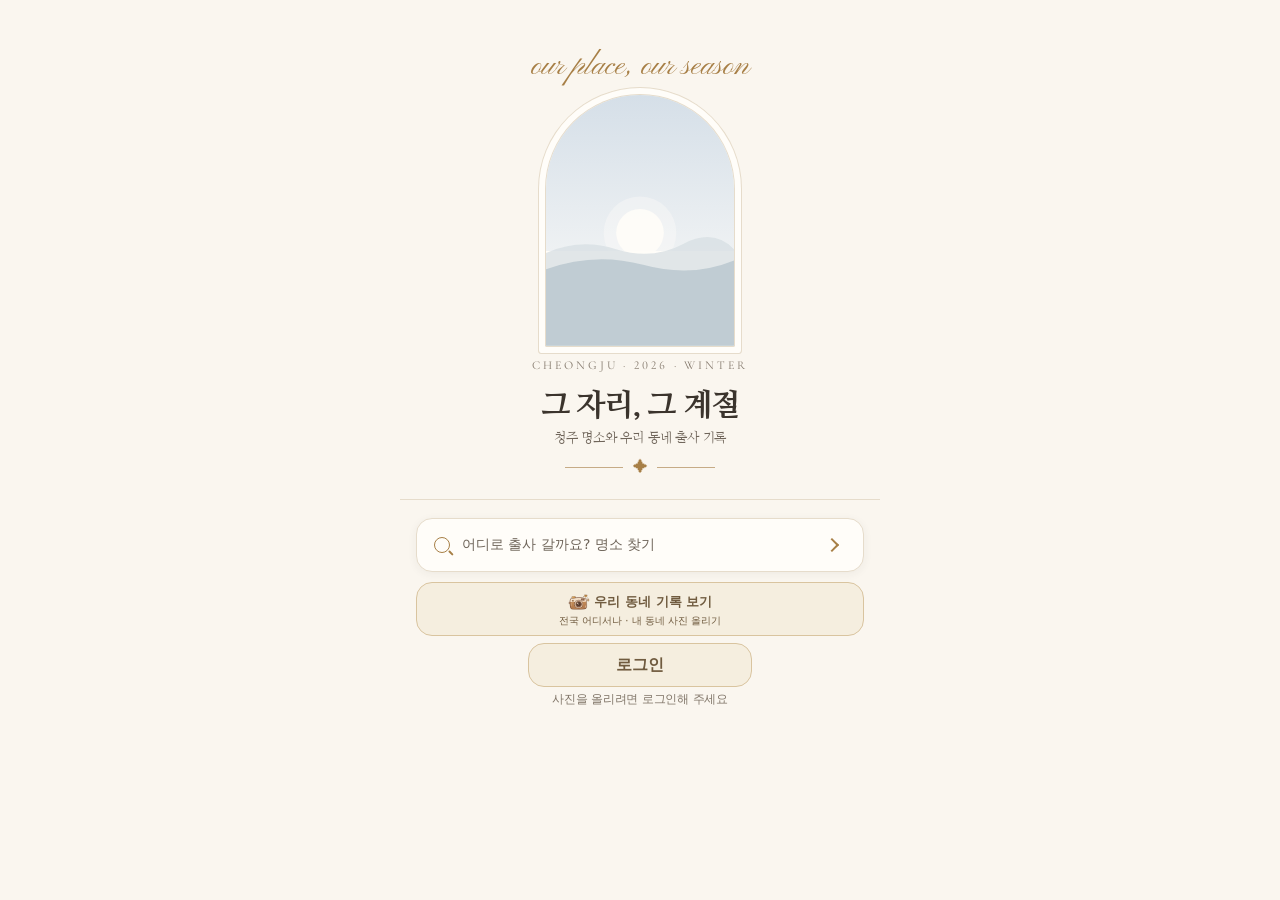
==== index.html @ 66068bbb "첫 화면 로그인 버튼 반 너비·가운데, 안내 문구는 버튼 아래로 (Workbench 15-6)" ====
<!DOCTYPE html>
<html lang="ko">
<head>
  <meta charset="UTF-8">
  <meta name="viewport" content="width=device-width, initial-scale=1.0, maximum-scale=1.0, user-scalable=no">
  <title>그 자리, 그 계절 - 출사 명소와 동네 기록 아카이브</title>
  <link rel="preconnect" href="https://fonts.googleapis.com">
  <link rel="preconnect" href="https://fonts.gstatic.com" crossorigin>
  <link href="https://fonts.googleapis.com/css2?family=Cormorant+Garamond:ital,wght@0,500;1,500&family=Nanum+Myeongjo:wght@400;700;800&family=Pinyon+Script&display=swap" rel="stylesheet">
  <link rel="stylesheet" href="https://cdn.jsdelivr.net/gh/orioncactus/pretendard/dist/web/static/pretendard.css">
  <link rel="stylesheet" href="style.css">
  <link rel="stylesheet" href="icons.css">
  <link rel="stylesheet" href="auth.css">
  <link rel="stylesheet" href="gold-accent.css">
  <link rel="stylesheet" href="https://cdnjs.cloudflare.com/ajax/libs/leaflet/1.9.4/leaflet.css">
  <link rel="stylesheet" href="map-styles.css">
  <link rel="stylesheet" href="free-photo-viewer.css">
  <link rel="stylesheet" href="free-records-map.css">
  <link rel="stylesheet" href="my-photos.css">
  <link rel="stylesheet" href="compass.css">
  <link rel="stylesheet" href="reference-photos.css">
  <link rel="stylesheet" href="ui-fixes.css">
</head>
<body>
  <div id="app" class="app-container">
    <!-- 첫 화면 표지: 기존 표지 요소를 그대로 유지 -->
    <section id="home-screen" class="screen" aria-label="첫 화면">
      <header class="app-header"><div class="header-content">
        <div class="header-petals" aria-hidden="true"><span class="header-petal"></span><span class="header-petal"></span><span class="header-petal"></span><span class="header-petal"></span><span class="header-petal"></span></div>
        <div class="header-script" aria-hidden="true">our place, our season</div>
        <div class="header-arch" aria-hidden="true"><svg viewBox="0 0 300 400" preserveAspectRatio="xMidYMid slice"><circle class="arch-sun-halo" cx="150" cy="220" r="58"></circle><circle class="arch-sun" cx="150" cy="220" r="38"></circle><path class="arch-hill arch-hill-back" d="M0 252 Q55 228 112 246 T218 238 T300 246 V400 H0Z"></path><path class="arch-hill arch-hill-front" d="M0 278 Q78 250 155 271 T300 264 V400 H0Z"></path></svg></div>
        <time id="header-date-line" class="header-date-line">CHEONGJU · PHOTO ARCHIVE</time>
        <div class="header-copy"><h1 class="brand-title">그 자리, 그 계절</h1><p class="brand-subtitle">청주 명소와 우리 동네 출사 기록</p></div><div class="header-flourish" aria-hidden="true">✦</div>
      </div></header>
      <div class="home-search-wrap">
        <button id="btn-open-spots" class="home-search-button" type="button"><span class="search-icon" aria-hidden="true"></span><span>어디로 출사 갈까요? 명소 찾기</span><span class="search-arrow" aria-hidden="true">›</span></button>
        <button id="btn-open-local-records" class="home-local-button" type="button"><span class="home-local-button-title"><img src="my-photos-icon.png" alt="" aria-hidden="true" class="ui-icon ui-icon-22"> 우리 동네 기록 보기</span><span class="home-local-button-cities">전국 어디서나 · 내 동네 사진 올리기</span></button>
        <button id="btn-open-my-photos" class="home-my-photos-button" type="button" hidden><span class="home-my-photos-title"><img src="my-photos-icon.png" alt="" aria-hidden="true" class="ui-icon ui-icon-28"> 내가 올린 사진</span><span class="home-my-photos-hint">확인하고 지울 수 있어요</span></button>
        <div id="home-auth-status" class="home-auth-status"><button id="home-auth-login" type="button" class="home-auth-login">로그인</button><span class="home-auth-login-hint">사진을 올리려면 로그인해 주세요</span><span id="home-auth-name" hidden></span><span id="home-auth-separator" aria-hidden="true" hidden> · </span><button type="button" class="home-auth-sign-out" data-auth-sign-out hidden>로그아웃</button></div>
      </div>
    </section>

    <!-- 명소 목록 화면 -->
    <section id="spots-screen" class="screen spots-screen" aria-label="명소 목록" hidden>
      <header class="screen-topbar"><button id="btn-list-back" class="back-button" type="button" aria-label="첫 화면으로 돌아가기">‹</button><label class="screen-search-box" for="spot-search-input"><span class="search-icon" aria-hidden="true"></span><input id="spot-search-input" type="search" placeholder="명소 이름 검색" autocomplete="off" aria-label="명소 이름 검색"><span class="search-shortcut">검색</span></label></header>
      <div class="spot-sort-row" role="group" aria-label="명소 정렬"><button class="spot-sort-button" data-spot-sort="nearest" type="button" aria-pressed="false">내 주변 가까운 순</button><button class="spot-sort-button" data-spot-sort="name" type="button" aria-pressed="true">이름 순</button></div><div id="spot-list" class="spot-list" aria-live="polite"></div>
    </section>

    <!-- 명소 상세 화면: 기존 정보, 지도, 지점, 계절별 사진, 현장 등록 유지 -->
    <section id="detail-screen" class="screen detail-screen" aria-label="명소 상세" hidden>
      <header class="detail-topbar"><button id="btn-detail-back" class="back-button" type="button" aria-label="명소 목록으로 돌아가기">‹</button><h1 id="detail-page-title" class="detail-page-title"></h1><span class="detail-topbar-spacer" aria-hidden="true"></span></header>
      <div id="app-status-notice" class="app-status-notice" role="status" aria-live="polite" hidden></div><section id="spot-summary-card" class="spot-summary-card" aria-live="polite"></section>
      <section class="spot-map-section" aria-label="촬영 지점 지도"><div id="spot-map" role="application" aria-label="촬영 지점 및 반경 지도"></div></section>
      <button id="btn-open-compass" class="compass-launch-button" type="button"><img src="icon-compass.png" alt="" aria-hidden="true" class="ui-icon ui-icon-22"> 나침반으로 찾아가기</button>
      <nav id="point-tabs-section" class="point-tabs-section" aria-label="촬영 지점 선택" hidden><div id="point-tabs" class="spots-tab-scroll point-tab-scroll"></div></nav>
      <main class="matrix-section"><div class="matrix-header"><h2 class="section-title">계절별 사진</h2><span class="matrix-hint">계절 더미를 눌러 사진을 넘겨 보세요</span></div>
        <div class="season-gallery-filters"><div class="season-filter-group" role="group" aria-label="시간대 필터"><button class="season-filter-button is-active" type="button" data-gallery-time="all" aria-pressed="true">전체</button><button class="season-filter-button" type="button" data-gallery-time="sunrise" aria-pressed="false">일출</button><button class="season-filter-button" type="button" data-gallery-time="day" aria-pressed="false">낮</button><button class="season-filter-button" type="button" data-gallery-time="sunset" aria-pressed="false">일몰</button><button class="season-filter-button" type="button" data-gallery-time="night" aria-pressed="false">밤</button></div><label class="season-weather-control" for="gallery-weather-filter"><span>날씨</span><select id="gallery-weather-filter" aria-label="날씨 필터"><option value="all">전체</option><option value="clear">맑음</option><option value="cloudy">흐림</option><option value="rain">비</option><option value="snow">눈</option><option value="fog">안개</option><option value="other">기타</option></select></label></div>
        <div class="matrix-table-wrap"><div id="photo-matrix" class="matrix-grid" aria-live="polite"></div></div>
      </main>
      <footer class="floating-bottom-bar"><div class="action-btn-wrap"><button id="btn-open-upload" class="btn-upload-action state-unknown" type="button"><span class="btn-icon"><img src="my-photos-icon.png" alt="" aria-hidden="true" class="ui-icon ui-icon-22"></span><span id="btn-upload-label" class="btn-text">내 위치 확인 후 현장 등록하기</span></button><p id="upload-distance-notice" class="upload-distance-notice" role="status" aria-live="polite" hidden></p></div></footer>
    </section>

    <!-- 사진 크게보기 모달 -->
    <div id="photo-detail-modal" class="modal-overlay photo-viewer-modal" role="dialog" aria-modal="true"><div class="modal-sheet"><div class="sheet-header"><h3 id="viewer-title" class="sheet-title">사진 보기</h3><button id="btn-close-detail" class="btn-close-modal" type="button" aria-label="닫기">×</button></div><div id="viewer-image-wrap" class="viewer-image-wrap"><img id="detail-photo-img" src="" alt="현장 사진"></div><div id="viewer-navigation" class="viewer-navigation" aria-label="사진 탐색" hidden><button id="btn-previous-photo" class="viewer-nav-button" type="button" aria-label="이전 사진">‹</button><span id="detail-photo-count" class="viewer-photo-count" aria-live="polite"></span><button id="btn-next-photo" class="viewer-nav-button" type="button" aria-label="다음 사진">›</button></div><div class="viewer-meta-info"><p id="detail-photo-tag" style="font-weight: 600; color: var(--color-primary);"></p><p id="detail-photo-note" style="margin-top: 4px;"></p><p id="detail-photo-date" style="margin-top: 4px; font-size: 11px; color: var(--text-muted);"></p></div></div></div>

    <!-- 기존 업로드·위치 검증 모달 -->
    <div id="upload-modal" class="modal-overlay" role="dialog" aria-modal="true"><div class="modal-sheet"><div class="sheet-header"><div><h3 class="sheet-title">현장 사진 등록</h3><p id="upload-target-name" style="font-size: 11px; color: var(--color-primary); margin-top: 2px;">정북동토성 (대표 위치)</p></div><button id="btn-close-upload" class="btn-close-modal" type="button" aria-label="닫기">×</button></div><form id="upload-form" class="upload-form">
      <div class="form-group"><label class="form-label" for="season-display">계절 (촬영 시각 기준)</label><input type="text" id="season-display" value="오늘 날짜 기준" readonly aria-readonly="true" style="width: 100%; padding: 10px 12px; border: 1px solid var(--bg-border); border-radius: var(--radius-sm); font-size: 13px; font-family: var(--font-sans); background: var(--bg-primary); color: var(--text-secondary);"><input type="hidden" id="season-input" name="season" value="spring"></div>
      <div class="form-group"><label class="form-label">시간대</label><div class="chips-selector" id="time-of-day-chips"><label class="chip-option selected"><input type="radio" name="time_of_day" value="sunrise" checked hidden>일출</label><label class="chip-option"><input type="radio" name="time_of_day" value="day" hidden>낮</label><label class="chip-option"><input type="radio" name="time_of_day" value="sunset" hidden>일몰</label><label class="chip-option"><input type="radio" name="time_of_day" value="night" hidden>밤</label></div></div>
      <div class="form-group"><label class="form-label">날씨</label><div class="chips-selector" id="weather-chips"><label class="chip-option selected"><input type="radio" name="weather" value="clear" checked hidden>맑음</label><label class="chip-option"><input type="radio" name="weather" value="cloudy" hidden>흐림</label><label class="chip-option"><input type="radio" name="weather" value="rain" hidden>비</label><label class="chip-option"><input type="radio" name="weather" value="snow" hidden>눈</label><label class="chip-option"><input type="radio" name="weather" value="fog" hidden>안개</label><label class="chip-option"><input type="radio" name="weather" value="other" hidden>기타</label></div></div>
      <div class="form-group" id="weather-note-group" hidden><label class="form-label" for="weather-note-input">날씨 메모 (10자 이하)</label><input type="text" id="weather-note-input" name="weather_note" maxlength="10" placeholder="날씨를 적어 주세요" style="width: 100%; padding: 10px 12px; border: 1px solid var(--bg-border); border-radius: var(--radius-sm); font-size: 13px; font-family: var(--font-sans);"></div>
      <div class="form-group"><label class="form-label" for="nickname-input">닉네임 (1~20자)</label><input type="text" id="nickname-input" name="nickname" minlength="1" maxlength="20" required autocomplete="nickname" placeholder="닉네임을 입력해 주세요" style="width: 100%; padding: 10px 12px; border: 1px solid var(--bg-border); border-radius: var(--radius-sm); background: var(--bg-primary); color: var(--text-primary); font-size: 13px; font-family: var(--font-sans);"></div>
      <div class="form-group"><label class="form-label">사진 파일 (JPEG/PNG)</label><label for="photo-file-input" class="file-upload-box"><span class="upload-icon"><img src="my-photos-icon.png" alt="" aria-hidden="true" class="ui-icon ui-icon-28"></span><span class="upload-main-text" id="file-name-preview">사진 선택하기</span><span class="upload-sub-text">현장 반경 500m 이내 촬영 원본 (위치 정보 필수)</span></label><input type="file" id="photo-file-input" accept="image/jpeg,image/png,image/jpg" style="display: none;" required></div>
      <div class="form-group"><label class="form-label" for="photo-memo-input">사진 메모 (선택)</label><input type="text" id="photo-memo-input" name="memo" maxlength="30" placeholder="예: 해질녘 토성 앞 노을빛" style="width: 100%; padding: 10px 12px; border: 1px solid var(--bg-border); border-radius: var(--radius-sm); background: var(--bg-primary); color: var(--text-primary); font-size: 13px; font-family: var(--font-sans);"></div>
      <div id="validation-feedback-card" class="validation-feedback-box"><div id="feedback-title" class="feedback-title"></div><div id="feedback-message" class="feedback-message"></div><div id="feedback-hint" class="feedback-hint"></div></div><button type="submit" id="btn-submit-photo" class="btn-submit-upload" disabled>위치 검증 후 등록하기</button>
    </form></div></div>
  </div>
  <script src="geo-calculator.js"></script><script src="exif-gps-reader.js"></script><script src="https://cdnjs.cloudflare.com/ajax/libs/suncalc/1.9.0/suncalc.min.js"></script><script src="spots-data.js"></script><script src="reference-photos.js"></script><script src="image-compressor.js"></script><script src="upload-validator.js"></script><script src="invite.js"></script><script src="free-places-data.js"></script><script src="free-places.js"></script><script src="supabase-config.js"></script><script src="https://cdn.jsdelivr.net/npm/@supabase/supabase-js@2.117.2/dist/umd/supabase.js"></script><script src="https://cdnjs.cloudflare.com/ajax/libs/leaflet/1.9.4/leaflet.js"></script><script src="upload-draft-storage.js"></script>
  <script src="auth.js"></script>
  <script src="my-photos.js"></script>
  <script src="app.js"></script><script src="free-upload.js"></script><script src="modal-back.js"></script><script src="free-photo-viewer.js"></script><script src="free-records.js"></script><script src="map-feature.js"></script><script src="compass.js"></script><script src="screens.js"></script><script src="upload-draft-resume.js"></script>
</body>
</html>
---- style.css ----
/* ============================================================
   그 자리, 그 계절 · ivory and gold interface
   ============================================================ */
:root {
  color-scheme: light;
  --bg-primary: #FAF6EF;
  --bg-surface: #FFFDF9;
  --bg-subtle: #F3EEE5;
  --bg-border: #E6DCCB;
  --text-primary: #3B342D;
  --text-secondary: #6F655A;
  --text-muted: #82776A;
  --text-invert: #FFFDF9;
  --color-primary: #A77F46;
  --color-primary-dark: #876438;
  --color-primary-soft: #F3EBDD;
  --color-success: #3F7655;
  --color-success-bg: #EDF5EE;
  --color-danger: #B34F43;
  --color-danger-bg: #FBEFED;
  --color-warning: #A66F2D;
  --color-warning-bg: #FBF3E7;
  --font-serif: 'Nanum Myeongjo', 'AppleMyungjo', serif;
  --font-script: 'Pinyon Script', 'Snell Roundhand', cursive;
  --font-latin: 'Cormorant Garamond', Georgia, serif;
  --font-sans: 'Pretendard', -apple-system, BlinkMacSystemFont, system-ui, Roboto, sans-serif;
  --radius-sm: 6px;
  --radius-md: 10px;
  --radius-lg: 16px;
  --shadow-card: 0 2px 10px rgba(59, 52, 45, 0.06);
  --shadow-modal: 0 10px 30px rgba(59, 52, 45, 0.2);
}
* { box-sizing: border-box; margin: 0; padding: 0; -webkit-tap-highlight-color: transparent; }
html, body { width: 100%; min-height: 100%; background-color: var(--bg-primary); color: var(--text-primary); font-family: var(--font-sans); font-size: 14px; line-height: 1.5; letter-spacing: -0.2px; word-break: keep-all; }
button, input { font: inherit; }
button { color: inherit; }
.app-container { max-width: 480px; margin: 0 auto; min-height: 100vh; padding-bottom: 96px; background-color: var(--bg-primary); position: relative; }
.screen[hidden] { display: none !important; }
/* 표지 */
.app-header { position: relative; z-index: 2; background-color: var(--bg-primary); border-bottom: 1px solid var(--bg-border); padding: 16px 18px 20px; overflow: hidden; }
.header-content { display: flex; flex-direction: column; align-items: center; gap: 11px; text-align: center; }
.header-petals { position: absolute; inset: 0; overflow: hidden; pointer-events: none; z-index: 2; }
.header-petal { position: absolute; top: -16px; width: 9px; height: 13px; border-radius: 80% 0 80% 0; background: #DDAFA4; opacity: .76; animation: header-petal-fall linear infinite; }
.header-petal:nth-child(1) { left: 12%; animation-duration: 13s; animation-delay: -5s; }
.header-petal:nth-child(2) { left: 31%; width: 7px; height: 10px; animation-duration: 16s; animation-delay: -11s; }
.header-petal:nth-child(3) { left: 54%; animation-duration: 14s; animation-delay: -8s; }
.header-petal:nth-child(4) { left: 76%; width: 8px; height: 11px; animation-duration: 17s; animation-delay: -13s; }
.header-petal:nth-child(5) { left: 91%; animation-duration: 15s; animation-delay: -3s; }
@keyframes header-petal-fall { 0% { transform: translate3d(0,-14px,0) rotate(0); } 50% { transform: translate3d(18px,220px,0) rotate(150deg); } 100% { transform: translate3d(-8px,460px,0) rotate(310deg); opacity: 0; } }
.header-script { color: var(--color-primary); font-family: var(--font-script); font-size: 31px; line-height: 1.1; letter-spacing: 0; }
.header-arch { position: relative; width: min(164px,48vw); aspect-ratio: 3/4; overflow: hidden; border-radius: 999px 999px 9px 9px; background: linear-gradient(180deg,#F0D9C7 0%,#F8EBDD 62%,var(--bg-surface) 62%); box-shadow: 0 0 0 1px var(--bg-border),0 0 0 7px var(--bg-surface),0 0 0 8px var(--bg-border); isolation: isolate; }
.header-arch svg { position: absolute; inset: 0; width: 100%; height: 100%; }
.arch-sun-halo { fill: #FFFDF9; opacity: .34; } .arch-sun { fill: #FFFDF9; opacity: .9; } .arch-hill-back { fill: #9AAC94; opacity: .76; } .arch-hill-front { fill: #789071; opacity: .78; }
.header-arch[data-season="spring"] { background: linear-gradient(180deg,#F2D6DA 0%,#F9E9E8 62%,var(--bg-surface) 62%); }
.header-arch[data-season="spring"] .arch-hill-back { fill: #A9C99A; } .header-arch[data-season="spring"] .arch-hill-front { fill: #87A77D; }
.header-arch[data-season="summer"] { background: linear-gradient(180deg,#B9D9E8 0%,#E1EFF2 62%,var(--bg-surface) 62%); }
.header-arch[data-season="summer"] .arch-hill-back { fill: #79A66E; } .header-arch[data-season="summer"] .arch-hill-front { fill: #5F875E; }
.header-arch[data-season="autumn"] { background: linear-gradient(180deg,#F0D2B8 0%,#F8E9D8 62%,var(--bg-surface) 62%); }
.header-arch[data-season="autumn"] .arch-hill-back { fill: #C99A68; } .header-arch[data-season="autumn"] .arch-hill-front { fill: #A97950; }
.header-arch[data-season="winter"] { background: linear-gradient(180deg,#D5DFE8 0%,#EEF1F3 62%,var(--bg-surface) 62%); }
.header-arch[data-season="winter"] .arch-hill-back { fill: #D8E0E4; } .header-arch[data-season="winter"] .arch-hill-front { fill: #B8C6CD; }
.header-arch,.header-arch .arch-hill { transition: background .6s ease,fill .6s ease; }
.header-date-line { color: var(--text-muted); font-family: var(--font-latin); font-size: 12px; letter-spacing: .24em; line-height: 1.4; font-variant-numeric: lining-nums; }
.header-copy { display: flex; flex-direction: column; align-items: center; gap: 3px; }
.brand-title { color: var(--text-primary); font-family: var(--font-serif); font-size: clamp(25px,7vw,31px); font-weight: 800; line-height: 1.35; letter-spacing: -.7px; text-wrap: balance; }
.brand-subtitle { color: var(--text-secondary); font-family: var(--font-serif); font-size: 13px; font-weight: 400; }
.header-flourish { display: flex; align-items: center; gap: 10px; width: 150px; color: var(--color-primary); font-family: var(--font-latin); font-size: 15px; line-height: 1; }
.header-flourish::before,.header-flourish::after { content: ''; flex: 1; height: 1px; background: currentColor; opacity: .62; }
.home-search-wrap { padding: 18px 16px 22px; }
.home-search-button { width: 100%; min-height: 54px; display: flex; align-items: center; gap: 12px; padding: 0 17px; background: var(--bg-surface); border: 1px solid var(--bg-border); border-radius: var(--radius-lg); box-shadow: var(--shadow-card); color: var(--text-secondary); text-align: left; cursor: pointer; }
.home-search-button > span:nth-child(2) { flex: 1; font-size: 14px; }
.search-icon { position: relative; display: inline-block; flex: 0 0 16px; width: 16px; height: 16px; border: 1.7px solid var(--color-primary); border-radius: 50%; }
.search-icon::after { content: ''; position: absolute; width: 6px; height: 1.7px; right: -5px; bottom: -2px; background: var(--color-primary); border-radius: 2px; transform: rotate(45deg); }
.search-arrow { color: var(--color-primary); font-family: var(--font-serif); font-size: 26px; line-height: 1; }
/* 공통 화면 헤더 */
.screen-topbar,.detail-topbar { min-height: 62px; display: flex; align-items: center; gap: 12px; padding: 10px 16px; background: var(--bg-primary); border-bottom: 1px solid var(--bg-border); }
.back-button { display: inline-flex; align-items: center; justify-content: center; flex: 0 0 38px; width: 38px; height: 38px; border: 1px solid var(--bg-border); border-radius: 50%; background: var(--bg-surface); color: var(--color-primary-dark); font-family: var(--font-serif); font-size: 29px; line-height: 1; cursor: pointer; }
.screen-search-box { height: 42px; display: flex; flex: 1; align-items: center; gap: 11px; padding: 0 13px; border: 1px solid var(--bg-border); border-radius: 22px; background: var(--bg-surface); }
.screen-search-box input { width: 100%; min-width: 0; border: 0; outline: 0; background: transparent; color: var(--text-primary); font-size: 14px; }
.screen-search-box input::placeholder { color: var(--text-muted); }
.screen-search-box input::-webkit-search-cancel-button { cursor: pointer; }
.search-shortcut { flex: 0 0 auto; color: var(--text-muted); font-size: 11px; }
.spot-sort-row { display: flex; gap: 8px; padding: 14px 16px 10px; }
.spot-sort-button { min-height: 36px; padding: 7px 13px; border: 1px solid var(--bg-border); border-radius: 20px; background: var(--bg-surface); color: var(--text-secondary); font-size: 12px; cursor: pointer; }
.spot-sort-button.is-active { border-color: var(--color-primary); background: var(--color-primary-soft); color: var(--color-primary-dark); font-weight: 600; }
.spot-list { display: grid; gap: 10px; padding: 4px 16px 28px; }
.spot-list-card { width: 100%; min-height: 96px; display: flex; align-items: center; gap: 13px; padding: 11px; border: 1px solid var(--bg-border); border-radius: var(--radius-lg); background: var(--bg-surface); box-shadow: var(--shadow-card); text-align: left; cursor: pointer; }
.spot-list-thumbnail { position: relative; display: block; flex: 0 0 76px; width: 76px; height: 72px; overflow: hidden; border-radius: var(--radius-md); background: var(--bg-subtle); }
.spot-list-thumbnail.is-empty[data-season="spring"] { background: linear-gradient(145deg,#f2dfe0,#c9d8ba); }
.spot-list-thumbnail.is-empty[data-season="summer"] { background: linear-gradient(145deg,#d9eaf0,#91ad7d); }
.spot-list-thumbnail.is-empty[data-season="autumn"] { background: linear-gradient(145deg,#f1dfc9,#bf8e5f); }
.spot-list-thumbnail.is-empty[data-season="winter"] { background: linear-gradient(145deg,#e2e9ed,#bccbd3); }
.spot-list-thumbnail img { width: 100%; height: 100%; display: block; object-fit: cover; }
.spot-list-card-body { min-width: 0; display: flex; flex: 1; flex-direction: column; gap: 8px; }
.spot-list-card-name { overflow: hidden; color: var(--text-primary); font-family: var(--font-serif); font-size: 16px; font-weight: 700; text-overflow: ellipsis; white-space: nowrap; }
.spot-list-card-meta { display: flex; flex-wrap: wrap; gap: 5px 12px; color: var(--text-muted); font-size: 11px; }
.spot-list-card-arrow { color: var(--color-primary); font-family: var(--font-serif); font-size: 25px; }
.spot-list-empty { padding: 42px 12px; color: var(--text-muted); text-align: center; }
.spot-list-location-notice { padding: 9px 12px; border: 1px solid rgba(179,79,67,.25); border-radius: var(--radius-md); background: var(--color-danger-bg); color: var(--color-danger); font-size: 12px; }
.detail-topbar { justify-content: space-between; }
.detail-page-title { min-width: 0; overflow: hidden; flex: 1; color: var(--text-primary); font-family: var(--font-serif); font-size: 18px; font-weight: 700; text-align: center; text-overflow: ellipsis; white-space: nowrap; }
.detail-topbar-spacer { flex: 0 0 38px; }
/* 공지 */
.app-status-notice { margin: 12px 16px 0; padding: 10px 12px; border: 1px solid var(--bg-border); border-radius: var(--radius-md); background: var(--bg-surface); color: var(--text-secondary); font-size: 12px; line-height: 1.5; }
.app-status-notice[hidden] { display: none; }
.app-status-notice.is-info { background: var(--color-warning-bg); border-color: rgba(166,111,45,.24); color: var(--color-primary-dark); }
.app-status-notice.is-error { background: var(--color-danger-bg); border-color: rgba(179,79,67,.3); color: var(--color-danger); }
.app-status-notice.is-success { background: var(--color-success-bg); border-color: rgba(63,118,85,.3); color: var(--color-success); }
/* 상세 명소의 지점 선택 */
.spots-tab-scroll { display: flex; gap: 8px; overflow-x: auto; scrollbar-width: none; -webkit-overflow-scrolling: touch; padding-bottom: 4px; }
.spots-tab-scroll::-webkit-scrollbar { display: none; }
.spot-tab-chip { flex-shrink: 0; display: inline-flex; align-items: center; gap: 6px; padding: 8px 14px; background: var(--bg-surface); border: 1px solid var(--bg-border); border-radius: 22px; color: var(--text-secondary); font-size: 13px; font-weight: 500; cursor: pointer; transition: all .2s ease; }
.spot-tab-chip.active { background: var(--text-primary); border-color: var(--text-primary); color: var(--text-invert); }
.spot-distance-badge { padding: 2px 6px; border-radius: 10px; background: var(--bg-subtle); color: var(--text-secondary); font-size: 11px; font-weight: 400; }
.spot-tab-chip.active .spot-distance-badge { background: rgba(255,255,255,.2); color: var(--text-invert); }
.point-tabs-section { padding: 0 16px 12px; }
.point-tabs-section[hidden] { display: none; }
/* 명소 카드 */
.spot-summary-card { margin: 10px 16px 14px; padding: 16px; border: 1px solid var(--bg-border); border-radius: var(--radius-lg); background: var(--bg-surface); box-shadow: var(--shadow-card); }
.summary-header { display: flex; align-items: flex-start; justify-content: space-between; gap: 8px; margin-bottom: 12px; }
.spot-name { color: var(--text-primary); font-family: var(--font-serif); font-size: 18px; font-weight: 700; line-height: 1.3; }
.point-name-badge { display: inline-block; margin-top: 3px; color: var(--color-primary-dark); font-size: 11px; font-weight: 500; }
.sun-times-pill { display: flex; align-items: center; gap: 8px; padding: 6px 10px; border-radius: 16px; background: var(--color-primary-soft); color: var(--color-primary-dark); font-size: 12px; white-space: nowrap; }
.sun-item { display: inline-flex; align-items: center; gap: 3px; } .sun-sep { opacity: .4; }
.spot-meta-list { display: grid; grid-template-columns: 1fr; gap: 7px; padding-top: 10px; border-top: 1px dashed var(--bg-border); }
.meta-item { display: flex; align-items: flex-start; gap: 8px; color: var(--text-secondary); font-size: 12px; }
.meta-icon { flex-shrink: 0; font-size: 13px; line-height: 1.4; } .meta-label { min-width: 52px; flex-shrink: 0; color: var(--text-primary); font-weight: 600; } .meta-val { flex: 1; color: var(--text-secondary); }
/* 4x4 갤러리 */
.matrix-section { margin: 0 16px 20px; }
.matrix-header { display: flex; align-items: center; justify-content: space-between; gap: 8px; margin-bottom: 10px; }
.section-title { color: var(--text-primary); font-family: var(--font-serif); font-size: 15px; font-weight: 700; }
.matrix-hint { color: var(--text-muted); font-size: 11px; }
.matrix-table-wrap { overflow-x: auto; padding: 12px 10px; border: 1px solid var(--bg-border); border-radius: var(--radius-lg); background: var(--bg-surface); box-shadow: var(--shadow-card); }
.matrix-grid { display: grid; grid-template-columns: 36px repeat(4,1fr); gap: 6px; align-items: center; }
.grid-col-header { padding: 4px 0; color: var(--text-secondary); font-size: 11px; font-weight: 600; text-align: center; }
.grid-row-header { color: var(--text-secondary); font-size: 11px; font-weight: 600; text-align: center; }
.grid-row-header.is-current-season { padding: 6px 0; border-radius: var(--radius-sm); background: var(--color-primary-soft); box-shadow: inset 0 0 0 1px rgba(167,127,70,.24); color: var(--color-primary-dark); font-weight: 700; }
.matrix-slot.is-current-season { border-color: rgba(167,127,70,.58); box-shadow: inset 0 0 0 1px rgba(167,127,70,.16); }
.matrix-slot.is-current-season:not(.is-filled) { background: var(--color-primary-soft); } .matrix-slot.is-current-season .slot-empty-icon { color: var(--color-primary-dark); opacity: .85; }
.matrix-slot { position: relative; display: flex; overflow: hidden; aspect-ratio: 1; align-items: center; justify-content: center; border: 1px dashed var(--bg-border); border-radius: var(--radius-md); background: var(--bg-subtle); cursor: pointer; transition: all .2s ease; }
.matrix-slot:active { transform: scale(.96); } .matrix-slot.is-filled { border-style: solid; border-color: transparent; }
.matrix-slot img { display: block; width: 100%; height: 100%; object-fit: cover; }
.slot-empty-icon { color: var(--text-muted); font-size: 14px; opacity: .6; }
.slot-badge-count { position: absolute; top: 4px; right: 4px; padding: 1px 5px; border-radius: 8px; background: rgba(45,40,37,.7); color: #fff; font-size: 11px; font-weight: 500; }
/* 현장 등록 버튼 */
.floating-bottom-bar { position: fixed; right: 0; bottom: 0; left: 0; z-index: 50; display: flex; justify-content: center; padding: 12px 16px 20px; background: linear-gradient(180deg,rgba(250,246,239,0) 0%,rgba(250,246,239,.96) 35%,rgba(250,246,239,1) 100%); pointer-events: none; }
.action-btn-wrap { width: 100%; max-width: 448px; pointer-events: auto; }
.btn-upload-action { width: 100%; display: flex; align-items: center; justify-content: center; gap: 8px; padding: 14px 18px; border: 0; border-radius: var(--radius-lg); font-family: var(--font-sans); font-size: 14px; font-weight: 600; cursor: pointer; box-shadow: 0 4px 14px rgba(59,52,45,.12); transition: all .2s ease; }
.btn-upload-action.state-ready { background: var(--color-primary); color: var(--text-invert); } .btn-upload-action.state-ready:active { background: var(--color-primary-dark); transform: translateY(1px); }
.btn-upload-action.state-locked { border: 1px solid var(--bg-border); background: #E9E2D8; color: var(--text-secondary); box-shadow: none; }
.btn-upload-action.state-unknown { border: 1px solid var(--text-primary); background: var(--bg-surface); color: var(--text-primary); }
.btn-upload-action .btn-icon { font-size: 16px; } .btn-upload-action .btn-text { overflow: hidden; font-size: 13px; letter-spacing: -.3px; text-overflow: ellipsis; white-space: nowrap; }
.upload-distance-notice { margin: 7px 8px 0; padding: 7px 10px; border: 1px solid rgba(166,111,45,.24); border-radius: var(--radius-md); background: var(--color-warning-bg); color: var(--color-primary-dark); font-size: 11px; line-height: 1.4; text-align: center; }
.upload-distance-notice[hidden] { display: none; }
/* 공통 모달 */
.modal-overlay { position: fixed; inset: 0; z-index: 100; display: flex; align-items: flex-end; justify-content: center; background: rgba(59,52,45,.6); backdrop-filter: blur(4px); opacity: 0; pointer-events: none; transition: opacity .25s ease; }
.modal-overlay.open { opacity: 1; pointer-events: auto; }
.modal-sheet { width: 100%; max-width: 480px; max-height: 90vh; overflow-y: auto; padding: 20px 20px 30px; border-top-left-radius: 20px; border-top-right-radius: 20px; background: var(--bg-surface); box-shadow: var(--shadow-modal); transform: translateY(40px); transition: transform .25s ease; }
.modal-overlay.open .modal-sheet { transform: translateY(0); }
.sheet-header { display: flex; align-items: center; justify-content: space-between; margin-bottom: 16px; padding-bottom: 12px; border-bottom: 1px solid var(--bg-border); }
.sheet-title { color: var(--text-primary); font-family: var(--font-serif); font-size: 17px; font-weight: 700; }
.btn-close-modal { padding: 4px 8px; border: 0; background: none; color: var(--text-secondary); font-size: 20px; cursor: pointer; }
/* 업로드 입력 */
.form-group { margin-bottom: 16px; } .form-label { display: block; margin-bottom: 6px; color: var(--text-primary); font-size: 12px; font-weight: 600; }
.chips-selector { display: flex; gap: 6px; flex-wrap: wrap; }
.chip-option { min-width: 60px; flex: 1; padding: 8px 6px; border: 1px solid var(--bg-border); border-radius: var(--radius-sm); background: var(--bg-primary); color: var(--text-secondary); font-size: 12px; text-align: center; cursor: pointer; transition: all .2s ease; }
.chip-option.selected { border-color: var(--color-primary); background: var(--color-primary); color: #fff; font-weight: 600; }
.file-upload-box { display: block; padding: 20px 14px; border: 2px dashed var(--bg-border); border-radius: var(--radius-md); background: var(--bg-primary); text-align: center; cursor: pointer; transition: border-color .2s ease; }
.file-upload-box:hover { border-color: var(--color-primary); } .upload-icon { display: block; margin-bottom: 6px; font-size: 26px; }
.upload-main-text { display: block; color: var(--text-primary); font-size: 13px; font-weight: 600; }
.upload-sub-text { display: block; margin-top: 4px; color: var(--text-muted); font-size: 11px; line-height: 1.4; }
.validation-feedback-box { display: none; margin-top: 14px; padding: 12px 14px; border-radius: var(--radius-md); }
.validation-feedback-box.status-checking { display: block; border: 1px solid var(--bg-border); background: var(--bg-subtle); color: var(--text-secondary); font-size: 12px; }
.validation-feedback-box.status-passed { display: block; border: 1px solid rgba(63,118,85,.3); background: var(--color-success-bg); } .validation-feedback-box.status-passed .feedback-title { color: var(--color-success); }
.validation-feedback-box.status-error { display: block; border: 1px solid rgba(179,79,67,.3); background: var(--color-danger-bg); }
.feedback-title { display: flex; align-items: center; gap: 6px; margin-bottom: 5px; color: var(--color-danger); font-size: 13px; font-weight: 700; }
.feedback-message { color: var(--text-primary); font-size: 12px; line-height: 1.5; }
.feedback-hint { margin-top: 6px; padding-top: 6px; border-top: 1px dashed rgba(179,79,67,.2); color: var(--text-secondary); font-size: 11px; line-height: 1.4; }
.btn-submit-upload { width: 100%; margin-top: 18px; padding: 13px; border: 0; border-radius: var(--radius-md); background: var(--color-primary); color: #fff; font-size: 14px; font-weight: 600; cursor: pointer; }
.btn-submit-upload:disabled { background: var(--bg-border); color: var(--text-muted); cursor: not-allowed; }
.photo-viewer-modal .modal-sheet { padding: 16px; }
.viewer-image-wrap { width: 100%; aspect-ratio: 4/3; overflow: hidden; margin-bottom: 12px; border-radius: var(--radius-md); background: #000; touch-action: pan-y; }
.viewer-image-wrap img { width: 100%; height: 100%; object-fit: contain; }
.viewer-navigation { display: flex; align-items: center; justify-content: center; gap: 18px; margin: 0 auto 12px; }
.viewer-navigation[hidden] { display: none; }
.viewer-nav-button { display: inline-flex; width: 38px; height: 34px; align-items: center; justify-content: center; border: 1px solid var(--bg-border); border-radius: 18px; background: var(--bg-surface); color: var(--color-primary-dark); font-family: var(--font-sans); font-size: 23px; line-height: 1; cursor: pointer; }
.viewer-nav-button:disabled { opacity: .4; cursor: default; } .viewer-photo-count { min-width: 48px; color: var(--text-secondary); font-size: 12px; font-variant-numeric: tabular-nums; text-align: center; }
.viewer-meta-info { color: var(--text-secondary); font-size: 12px; line-height: 1.6; }
@media (min-width:600px) { .app-header { padding-top: 22px; padding-bottom: 24px; } .header-arch { width: 188px; } }
@media (prefers-reduced-motion:reduce) { *,*::before,*::after { scroll-behavior: auto !important; transition-duration: .01ms !important; } .header-petal { display: none; animation: none; } }
@media (forced-colors:active) { .header-arch { border: 1px solid CanvasText; } }

/* ============================================================
   계절 사진 더미 갤러리
   ============================================================ */
.season-gallery-filters { display: flex; flex-direction: column; gap: 9px; margin: 0 0 12px; }
.season-filter-group { display: flex; gap: 6px; overflow-x: auto; padding: 1px 1px 4px; scrollbar-width: none; -webkit-overflow-scrolling: touch; }
.season-filter-group::-webkit-scrollbar { display: none; }
.season-filter-button { flex: 1 0 auto; min-height: 34px; padding: 6px 11px; border: 1px solid var(--bg-border); border-radius: 18px; background: var(--bg-surface); color: var(--text-secondary); font-size: 12px; cursor: pointer; }
.season-filter-button.is-active { border-color: var(--color-primary); background: var(--color-primary-soft); color: var(--color-primary-dark); font-weight: 600; }
.season-weather-control { min-height: 38px; display: flex; align-items: center; justify-content: space-between; gap: 12px; padding: 0 12px; border: 1px solid var(--bg-border); border-radius: var(--radius-md); background: var(--bg-surface); color: var(--text-secondary); font-size: 12px; }
.season-weather-control select { min-width: 100px; padding: 7px 24px 7px 9px; border: 1px solid var(--bg-border); border-radius: var(--radius-sm); background: var(--bg-primary); color: var(--text-primary); font: inherit; }
.matrix-table-wrap { overflow: visible; padding: 12px; }
.matrix-grid { display: grid; grid-template-columns: repeat(2, minmax(0, 1fr)); gap: 13px 11px; align-items: stretch; }
.season-pile { min-width: 0; display: flex; flex-direction: column; gap: 7px; padding: 8px; border: 1px solid transparent; border-radius: var(--radius-lg); background: transparent; text-align: left; cursor: pointer; transition: border-color .2s ease, box-shadow .2s ease, background .2s ease; }
.season-pile:disabled { cursor: default; }
.season-pile:not(:disabled):active { transform: scale(.98); }
.season-pile.is-current-season { border-color: var(--color-primary); background: linear-gradient(145deg, #fffdf9, #f8f0e3); box-shadow: 0 0 0 2px rgba(167,127,70,.2), 0 4px 14px rgba(135,100,56,.13); }
.season-pile-stack { position: relative; display: block; width: 100%; aspect-ratio: 1.13; }
.season-pile-back { position: absolute; inset: 5px 6px 3px; display: block; overflow: hidden; border: 1px solid var(--bg-border); border-radius: var(--radius-md); background: #eee6da; box-shadow: 0 2px 6px rgba(59,52,45,.11); }
.season-pile-back-one { transform: rotate(-6deg) translate(-3px, 1px); }
.season-pile-back-two { transform: rotate(5deg) translate(3px, 1px); background: #f6f0e7; }
.season-pile-cover { position: absolute; inset: 2px 3px 5px; display: block; overflow: hidden; border: 1px solid rgba(59,52,45,.12); border-radius: var(--radius-md); background: var(--bg-subtle); box-shadow: 0 3px 9px rgba(59,52,45,.16); }
.season-pile-cover img { display: block; width: 100%; height: 100%; object-fit: cover; }
.season-pile-tags { position: absolute; top: 7px; left: 7px; display: flex; flex-wrap: wrap; gap: 4px; max-width: calc(100% - 14px); }
.season-pile-tags span { padding: 2px 6px; border: 1px solid rgba(255,253,249,.48); border-radius: 10px; background: rgba(48,43,38,.72); color: #fffdf9; font-size: 9px; line-height: 1.35; white-space: nowrap; }
.season-pile-empty { position: absolute; inset: 0; display: flex; align-items: center; justify-content: center; padding: 8px; border: 1px dashed var(--bg-border); border-radius: var(--radius-md); background: var(--bg-subtle); color: var(--text-muted); font-size: 11px; text-align: center; }
.season-pile.is-current-season .season-pile-empty { border-color: rgba(167,127,70,.75); background: var(--color-primary-soft); color: var(--color-primary-dark); }
.season-pile-caption { display: flex; align-items: baseline; justify-content: space-between; gap: 5px; padding: 0 2px; }
.season-pile-name { color: var(--text-primary); font-family: var(--font-serif); font-size: 14px; font-weight: 700; }
.season-pile-count { color: var(--text-muted); font-size: 10px; white-space: nowrap; }
.season-pile.is-current-season .season-pile-name { color: var(--color-primary-dark); }
@media (min-width: 400px) { .season-pile { padding: 9px; } .season-pile-count { font-size: 11px; } }

/* 계절 펼침 화면 */
.season-screen { min-height: 100vh; padding-bottom: 24px; background: var(--bg-primary); }
.season-topbar { min-height: 68px; display: flex; align-items: center; gap: 12px; padding: 10px 16px; border-bottom: 1px solid var(--bg-border); }
.season-back-button { flex: 0 0 44px; width: 44px; height: 44px; }
.season-heading { min-width: 0; flex: 1; text-align: center; }
.season-heading-title { overflow: hidden; color: var(--text-primary); font-family: var(--font-serif); font-size: 17px; font-weight: 700; text-overflow: ellipsis; white-space: nowrap; }
.season-heading-point { overflow: hidden; color: var(--text-muted); font-size: 11px; text-overflow: ellipsis; white-space: nowrap; }
.season-topbar-spacer { flex: 0 0 44px; }
.season-tabs { display: grid; grid-template-columns: repeat(4, 1fr); padding: 0 16px; border-bottom: 1px solid var(--bg-border); background: var(--bg-surface); }
.season-tab { min-height: 48px; position: relative; border: 0; background: transparent; color: var(--text-secondary); font-family: var(--font-serif); font-size: 14px; cursor: pointer; }
.season-tab.is-active { color: var(--color-primary-dark); font-weight: 800; }
.season-tab.is-active::after { position: absolute; right: 15%; bottom: 0; left: 15%; height: 3px; border-radius: 3px 3px 0 0; background: var(--color-primary); content: ''; }
.season-view-content { padding: 18px 16px 34px; }
.season-photo-area { padding: 12px; border: 1px solid var(--bg-border); border-radius: var(--radius-lg); background: var(--bg-surface); box-shadow: var(--shadow-card); }
.season-photo-stack { position: relative; width: 100%; aspect-ratio: 4 / 3; touch-action: pan-y; }
.season-photo-back { position: absolute; inset: 7px 9px 4px; border: 1px solid var(--bg-border); border-radius: var(--radius-md); background: #eee6da; box-shadow: 0 3px 9px rgba(59,52,45,.14); }
.season-photo-back-one { transform: rotate(-4deg) translate(-4px, 1px); }
.season-photo-back-two { transform: rotate(4deg) translate(4px, 1px); background: #f5eee4; }
.season-photo-card { position: absolute; inset: 0; overflow: hidden; border: 1px solid rgba(59,52,45,.12); border-radius: var(--radius-md); background: var(--bg-subtle); box-shadow: 0 4px 14px rgba(59,52,45,.16); }
.season-photo-card img { display: block; width: 100%; height: 100%; object-fit: contain; background: #eee9e1; }
.season-photo-meta { display: grid; gap: 7px; padding: 13px 3px 2px; }
.season-photo-tags { display: flex; flex-wrap: wrap; gap: 6px; }
.season-photo-tag { min-height: 24px; display: inline-flex; align-items: center; padding: 3px 9px; border-radius: 14px; background: var(--color-primary-soft); color: var(--color-primary-dark); font-size: 11px; font-weight: 600; }
.season-photo-memo { min-height: 20px; color: var(--text-primary); font-size: 13px; line-height: 1.55; }
.season-photo-credit { color: var(--text-muted); font-size: 11px; }
.season-photo-navigation { min-height: 56px; display: flex; align-items: center; justify-content: center; gap: 22px; }
.season-nav-button { width: 44px; height: 44px; display: inline-flex; align-items: center; justify-content: center; border: 1px solid var(--bg-border); border-radius: 50%; background: var(--bg-surface); color: var(--color-primary-dark); font-size: 25px; line-height: 1; cursor: pointer; }
.season-nav-button:disabled { opacity: .38; cursor: default; }
.season-photo-count { min-width: 60px; color: var(--text-secondary); font-size: 13px; font-variant-numeric: tabular-nums; text-align: center; }
.season-photo-empty { width: 100%; height: 100%; display: flex; align-items: center; justify-content: center; padding: 20px; border: 1px dashed var(--bg-border); border-radius: var(--radius-md); background: var(--bg-subtle); color: var(--text-secondary); font-family: var(--font-serif); font-size: 14px; line-height: 1.8; text-align: center; }
.other-seasons-section { margin-top: 16px; }
.other-seasons-section h2 { margin-bottom: 10px; color: var(--text-primary); font-family: var(--font-serif); font-size: 15px; font-weight: 700; }
.other-seasons-grid { display: grid; grid-template-columns: repeat(4, minmax(0, 1fr)); gap: 8px; }
.other-season-tile { min-width: 0; min-height: 88px; display: flex; flex-direction: column; align-items: stretch; gap: 5px; padding: 5px; border: 1px solid transparent; border-radius: var(--radius-md); background: transparent; cursor: pointer; }
.other-season-tile.is-current { border-color: var(--color-primary); background: var(--color-primary-soft); box-shadow: 0 0 0 1px rgba(167,127,70,.15); }
.other-season-thumb { aspect-ratio: 1; overflow: hidden; display: flex; align-items: center; justify-content: center; border: 1px solid var(--bg-border); border-radius: var(--radius-sm); background: var(--bg-subtle); }
.other-season-thumb img { width: 100%; height: 100%; display: block; object-fit: cover; }
.other-season-thumb.is-empty { border-style: dashed; color: var(--text-muted); font-size: 9px; text-align: center; }
.other-season-label { min-height: 20px; color: var(--text-secondary); font-family: var(--font-serif); font-size: 11px; font-weight: 600; text-align: center; }
.other-season-tile.is-current .other-season-label { color: var(--color-primary-dark); font-weight: 800; }
@media (min-width: 400px) { .season-view-content { padding-right: 20px; padding-left: 20px; } .other-seasons-grid { gap: 10px; } }
@media (prefers-reduced-motion: reduce) { .season-photo-card, .season-photo-back, .season-tab { transition: none; } }

/* 얼굴 확인 */
.face-confirmation-group { margin-top: 14px; }
.face-confirmation { min-height: 44px; display: flex; align-items: center; gap: 10px; padding: 6px 2px; color: var(--text-primary); font-size: 12px; cursor: pointer; }
.face-confirmation input { flex: 0 0 18px; width: 18px; height: 18px; accent-color: var(--color-primary); }
.face-confirmation-warning { margin-left: 30px; color: var(--color-danger); font-size: 11px; line-height: 1.4; }
.face-confirmation-warning[hidden] { display: none; }

/* 업로드 이어쓰기 */
.upload-draft-resume { margin-bottom: 14px; padding: 12px; border: 1px solid var(--bg-border); border-radius: var(--radius-md); background: var(--color-warning-bg); }
.upload-draft-resume[hidden], .upload-draft-photo-missing[hidden] { display: none; }
.upload-draft-resume-message { color: var(--color-primary-dark); font-size: 13px; font-weight: 700; }
.upload-draft-resume button { min-height: 44px; margin-top: 6px; padding: 8px 12px; border: 1px solid var(--bg-border); border-radius: var(--radius-sm); background: var(--bg-surface); color: var(--text-primary); font-size: 12px; cursor: pointer; }
.upload-draft-photo-missing { margin-top: 5px; color: var(--color-danger); font-size: 11px; }

/* 고정 등록 바 높이에 맞춘 하단 공간 */
.app-container { padding-bottom: calc(var(--bottom-bar-height, 96px) + 24px); }
.upload-distance-notice { margin-top: 8px; padding: 8px 12px; font-size: 12px; }

/* 우리 동네 기록 목록 */
.free-records-screen { min-height: 100vh; padding-bottom: 112px; background: var(--bg-primary); }
.free-records-topbar { min-height: 68px; }
.free-records-back { flex: 0 0 44px; width: 44px; height: 44px; }
.free-records-title { min-width: 0; flex: 1; color: var(--text-primary); font-family: var(--font-serif); font-size: 18px; font-weight: 700; text-align: center; }
.free-records-topbar-spacer { flex: 0 0 44px; }
.free-records-filters { display: grid; gap: 8px; padding: 12px 16px 8px; }
.free-records-filter-row { display: flex; gap: 7px; overflow-x: auto; scrollbar-width: none; -webkit-overflow-scrolling: touch; }
.free-records-filter-row::-webkit-scrollbar { display: none; }
.free-records-filter-row .spot-sort-button { flex: 0 0 auto; min-height: 34px; padding: 6px 12px; }
.free-record-list { display: grid; gap: 14px; padding: 6px 16px 24px; }
.free-record-card { overflow: hidden; border: 1px solid var(--bg-border); border-radius: var(--radius-lg); background: var(--bg-surface); box-shadow: var(--shadow-card); }
.free-record-photo { display: block; width: 100%; aspect-ratio: 4 / 3; object-fit: cover; background: var(--bg-subtle); }
.free-record-card-body { display: grid; gap: 7px; padding: 13px 14px 15px; }
.free-record-place { color: var(--text-primary); font-family: var(--font-serif); font-size: 17px; font-weight: 700; }
.free-record-city { color: var(--text-muted); font-size: 12px; }
.free-record-tags { display: flex; flex-wrap: wrap; gap: 6px; }
.free-record-memo { color: var(--text-primary); font-size: 13px; line-height: 1.55; }
.free-record-memo[hidden] { display: none; }
.free-record-credit { color: var(--text-muted); font-size: 11px; }
.free-records-message { padding: 48px 12px; color: var(--text-secondary); font-family: var(--font-serif); font-size: 14px; line-height: 1.8; text-align: center; }
.free-records-message.is-error { color: var(--color-danger); }
.free-records-bottom-bar { position: fixed; right: 0; bottom: 0; left: 0; z-index: 50; display: flex; justify-content: center; padding: 12px 16px 20px; background: linear-gradient(180deg,rgba(250,246,239,0) 0%,rgba(250,246,239,.96) 35%,rgba(250,246,239,1) 100%); }
.free-records-upload-button { width: 100%; max-width: 448px; min-height: 50px; }

/* 첫 화면 동네 기록 입구 + 지역 필터 터치 높이 */
.home-local-button { width: 100%; min-height: 54px; margin-top: 10px; display: flex; flex-direction: column; align-items: center; justify-content: center; gap: 1px; padding: 7px 14px; border: 1px solid #D9C49F; border-radius: var(--radius-lg); background: #F5EEDF; color: #705B3F; box-shadow: none; text-align: center; cursor: pointer; }
.home-local-button-title { font-size: 13px; font-weight: 600; }
.home-local-button-cities { font-size: 10px; line-height: 1.35; }
.free-records-filter-row .spot-sort-button { min-height: 44px; padding-top: 8px; padding-bottom: 8px; }

/* 계절 사진 더미의 실제 사진 */
.season-pile-back-photo { display: block; width: 100%; height: 100%; object-fit: cover; }
.season-photo-back { overflow: hidden; }
.season-photo-back-image { position: absolute; inset: 0; display: block; width: 100%; height: 100%; object-fit: cover; }
---- icons.css ----
.ui-icon {
  display: inline-block;
  object-fit: contain;
  vertical-align: middle;
}

.ui-icon-16 {
  width: 16px;
  height: 16px;
}

.ui-icon-18 {
  width: 18px;
  height: 18px;
}

.ui-icon-22 {
  width: 22px;
  height: 22px;
}

.ui-icon-28 {
  width: 28px;
  height: 28px;
}
---- auth.css ----
/* 로그인 창은 기존 modal-sheet 구성과 공통 색상 토큰을 사용합니다. */
.auth-sheet { padding-top: 20px; }
.auth-sheet-header { position: sticky; top: -20px; z-index: 2; margin: -20px -20px 16px; padding: 20px 20px 12px; background: var(--bg-surface); }
.auth-intro { margin: 0 0 16px; color: var(--text-secondary); font-size: 12px; line-height: 1.6; }
.auth-tabs { display: grid; grid-template-columns: 1fr 1fr; gap: 6px; margin-bottom: 18px; padding: 4px; border: 1px solid var(--bg-border); border-radius: var(--radius-md); background: var(--bg-primary); }
.auth-tab { min-height: 40px; border: 0; border-radius: var(--radius-sm); background: transparent; color: var(--text-secondary); font-size: 13px; cursor: pointer; }
.auth-tab.is-active { background: var(--bg-surface); color: var(--color-primary-dark); font-weight: 700; box-shadow: var(--shadow-card); }
.auth-form { display: grid; gap: 8px; }
.auth-field-label { margin-top: 5px; color: var(--text-primary); font-size: 12px; font-weight: 600; }
.auth-input { width: 100%; min-height: 44px; padding: 10px 12px; border: 1px solid var(--bg-border); border-radius: var(--radius-sm); background: var(--bg-surface); color: var(--text-primary); font-size: 14px; }
.auth-input:focus { outline: 2px solid rgba(167,127,70,.28); border-color: var(--color-primary); }
.auth-confirm-group[hidden] { display: none; }
.auth-status { margin-top: 8px; padding: 10px 12px; border: 1px solid rgba(179,79,67,.3); border-radius: var(--radius-md); background: var(--color-danger-bg); color: var(--color-danger); font-size: 12px; line-height: 1.5; }
.auth-status:not(.is-error) { border-color: rgba(63,118,85,.3); background: var(--color-success-bg); color: var(--color-success); }
.auth-status[hidden] { display: none; }
.auth-submit { margin-top: 12px; }
.home-auth-status { margin: 14px auto 0; color: var(--text-secondary); font-size: 11px; line-height: 1.4; text-align: center; }
.home-auth-status[hidden] { display: none; }
.home-auth-sign-out { padding: 0; border: 0; background: transparent; color: var(--color-primary-dark); font: inherit; text-decoration: underline; text-underline-offset: 2px; cursor: pointer; }
.home-auth-sign-out:disabled { opacity: .55; cursor: wait; }

/* 첫 화면: 로그인 진입을 동네 기록 버튼 아래에 배치 */
#home-screen .home-auth-status {
  position: static;
  top: auto;
  right: auto;
  z-index: auto;
  display: block;
  width: 100%;
  min-height: 0;
  margin: 7px 0 0;
  padding: 0;
  border: 0;
  border-radius: 0;
  background: transparent;
  box-shadow: none;
  color: var(--text-muted);
  font-size: 12px;
  line-height: 1.4;
  text-align: center;
  white-space: normal;
}
#home-screen .home-auth-login {
  width: 50%;
  min-height: 44px;
  display: flex;
  align-items: center;
  justify-content: center;
  margin: 0 auto;
  padding: 7px 14px;
  border: 1px solid #D9C49F;
  border-radius: var(--radius-lg);
  background: #F5EEDF;
  color: #705B3F;
  font-size: 16px;
  font-weight: 700;
  text-align: center;
  text-decoration: none;
}
#home-screen .home-auth-login-hint {
  display: block;
  margin-top: 4px;
  color: var(--text-muted);
  font-size: 12px;
  font-weight: 400;
  text-align: center;
}
#home-screen .home-auth-login[hidden] + .home-auth-login-hint { display: none !important; }
#home-screen .home-my-photos-button {
  min-height: 44px;
  border: 1px solid #D9C49F;
  border-radius: var(--radius-lg);
  background: #F5EEDF;
  color: #705B3F;
  box-shadow: none;
}
#home-screen .home-auth-name { color: var(--text-muted); font-size: 12px; }
#home-screen .home-auth-sign-out {
  min-height: 32px;
  display: inline-flex;
  align-items: center;
  justify-content: center;
  padding: 0 4px;
  color: var(--color-primary-dark);
  font-size: 12px;
  font-weight: 500;
}
#home-screen .home-auth-status [hidden] { display: none !important; }

.home-auth-login:disabled, .home-auth-sign-out:disabled { opacity: .55; cursor: wait; }
---- gold-accent.css ----
/* 표지의 금빛 포인트를 버튼·선택 탭·현재 계절 행에 적용합니다. */
.btn-upload-action {
  border: 1px solid rgba(167, 127, 70, 0.55);
}

.btn-upload-action.state-ready {
  border-color: var(--color-primary-dark);
}

.btn-upload-action.state-locked {
  border-color: rgba(167, 127, 70, 0.46);
}

.btn-upload-action.state-unknown {
  border-color: var(--color-primary);
}

.spot-tab-chip.active {
  background-color: var(--color-primary-soft);
  border-color: var(--color-primary);
  color: var(--color-primary-dark);
}

.spot-tab-chip.active .spot-distance-badge {
  background-color: rgba(167, 127, 70, 0.16);
  color: var(--color-primary-dark);
}

.grid-row-header.is-current-season {
  color: var(--color-primary-dark);
  background-color: #F1E4CC;
  box-shadow: inset 0 0 0 1px rgba(167, 127, 70, 0.4);
}

.matrix-slot.is-current-season {
  border-color: rgba(167, 127, 70, 0.7);
  box-shadow: inset 0 0 0 1px rgba(167, 127, 70, 0.22);
}

.matrix-slot.is-current-season:not(.is-filled) {
  background-color: #F1E4CC;
}
---- map-styles.css ----
/* Leaflet 촬영 지점 지도 */
.spot-map-section {
  margin: 0 16px 12px;
}

#spot-map {
  width: 100%;
  height: 200px;
  overflow: hidden;
  border: 1px solid var(--bg-border);
  border-radius: var(--radius-lg);
  box-shadow: var(--shadow-card);
  background: var(--bg-subtle);
  touch-action: pan-y;
  z-index: 1;
}

#spot-map .leaflet-control-attribution {
  font-size: 10px;
}

#spot-map .photo-point-marker-wrap {
  background: transparent;
  border: 0;
}

#spot-map .photo-point-marker {
  position: absolute;
  left: 5px;
  top: 5px;
  width: 18px;
  height: 18px;
  border: 2px solid #fffdf9;
  border-radius: 50% 50% 50% 0;
  background: #b78b4a;
  box-shadow: 0 2px 5px rgba(59, 52, 45, 0.38);
  transform: rotate(-45deg);
  transition: transform 0.16s ease, background-color 0.16s ease;
}

#spot-map .photo-point-marker.is-selected {
  background: #876438;
  transform: rotate(-45deg) scale(1.2);
}

#spot-map .leaflet-popup-content-wrapper,
#spot-map .leaflet-popup-tip {
  background: var(--bg-surface);
  color: var(--text-primary);
}

#spot-map .leaflet-popup-content {
  margin: 8px 12px;
  font-family: var(--font-sans);
  font-size: 12px;
}
---- free-photo-viewer.css ----
.free-photo-viewer-overlay {
  position: fixed;
  inset: 0;
  z-index: 10000;
  display: flex;
  align-items: center;
  justify-content: center;
  overflow: hidden;
  background: #000;
  touch-action: none;
}

.free-photo-viewer-overlay[hidden] {
  display: none;
}

.free-photo-viewer-stage {
  position: absolute;
  inset: 0;
  display: flex;
  align-items: center;
  justify-content: center;
  padding: 64px 16px 88px;
  overflow: hidden;
  touch-action: none;
}

.free-photo-viewer-image {
  display: block;
  max-width: 100%;
  max-height: 100%;
  width: auto;
  height: auto;
  object-fit: contain;
  transform-origin: center center;
  touch-action: none;
  user-select: none;
  -webkit-user-drag: none;
}

.free-photo-viewer-caption {
  position: absolute;
  right: 16px;
  bottom: max(20px, env(safe-area-inset-bottom));
  left: 16px;
  margin: 0;
  color: #fff;
  font-size: 14px;
  line-height: 1.5;
  text-align: center;
  text-shadow: 0 1px 5px rgba(0, 0, 0, 0.8);
  pointer-events: none;
}

.free-photo-viewer-close {
  position: absolute;
  z-index: 1;
  top: max(12px, env(safe-area-inset-top));
  right: 12px;
  width: 44px;
  height: 44px;
  padding: 0;
  border: 1px solid rgba(255, 255, 255, 0.7);
  border-radius: 50%;
  background: rgba(0, 0, 0, 0.35);
  color: #fff;
  cursor: pointer;
  touch-action: manipulation;
}

.free-photo-viewer-close::before,
.free-photo-viewer-close::after {
  position: absolute;
  top: 50%;
  left: 50%;
  width: 20px;
  height: 2px;
  border-radius: 2px;
  background: #fff;
  content: '';
}

.free-photo-viewer-close::before {
  transform: translate(-50%, -50%) rotate(45deg);
}

.free-photo-viewer-close::after {
  transform: translate(-50%, -50%) rotate(-45deg);
}

@media (max-width: 480px) {
  .free-photo-viewer-stage {
    padding-right: 12px;
    padding-left: 12px;
  }
}
---- free-records-map.css ----
/* 우리 동네 기록 위치 표시 및 사진 장소 전용 스타일 */
.free-approx-location-group[hidden] {
  display: none;
}

.free-approx-location-option {
  display: flex;
  align-items: flex-start;
  gap: 9px;
  color: var(--text-primary);
  font-size: 13px;
  line-height: 1.45;
  cursor: pointer;
}

.free-approx-location-option input {
  flex: 0 0 auto;
  width: 18px;
  height: 18px;
  margin: 1px 0 0;
  accent-color: var(--color-primary);
}

.free-approx-location-note {
  margin: 5px 0 0 27px;
  color: var(--text-muted);
  font-size: 11px;
  line-height: 1.45;
}

.free-records-screen,
.free-record-place-screen {
  min-height: 100dvh;
}

.free-record-city-row {
  display: flex;
  align-items: center;
  justify-content: space-between;
  gap: 10px;
}

.free-record-city-row .free-record-city {
  min-width: 0;
  margin: 0;
}

.free-record-location-button {
  flex: 0 0 auto;
  padding: 5px 9px;
  border: 1px solid var(--bg-border);
  border-radius: 999px;
  background: var(--bg-surface);
  color: var(--color-primary);
  font: inherit;
  font-size: 11px;
  line-height: 1.35;
  cursor: pointer;
}

.free-record-location-button:focus-visible,
.free-place-back:focus-visible,
.free-place-return-button:focus-visible {
  outline: 2px solid var(--color-primary);
  outline-offset: 2px;
}

.free-place-topbar {
  position: relative;
  min-height: 68px;
}

.free-place-back,
.free-place-topbar .free-records-topbar-spacer {
  flex: 0 0 44px;
  width: 44px;
}

.free-place-title {
  min-width: 0;
  flex: 1;
  margin: 0;
  color: var(--text-primary);
  font-family: var(--font-serif);
  font-size: 18px;
  font-weight: 700;
  text-align: center;
}

.free-place-content {
  width: 100%;
  max-width: 720px;
  margin: 0 auto;
  padding: 0 16px 32px;
}

.free-place-photo {
  display: block;
  width: calc(100% + 32px);
  max-width: none;
  height: auto;
  max-height: 58vh;
  margin: 0 -16px 16px;
  object-fit: cover;
  cursor: zoom-in;
}

.free-place-details {
  padding: 0 0 16px;
}

.free-place-place-name {
  margin: 0 0 5px;
  color: var(--text-primary);
  font-family: var(--font-serif);
  font-size: 24px;
  line-height: 1.3;
}

.free-place-city {
  margin: 0 0 10px;
  color: var(--text-secondary);
  font-size: 14px;
}

.free-place-tags {
  display: flex;
  flex-wrap: wrap;
  gap: 6px;
  margin-bottom: 9px;
}

.free-place-details .free-record-credit {
  margin: 0;
}

.free-place-map {
  width: 100%;
  height: 280px;
  overflow: hidden;
  border: 1px solid var(--bg-border);
  border-radius: var(--radius-md);
  background: var(--bg-primary);
  z-index: 0;
}

.free-place-map-note {
  margin: 8px 0 0;
  color: var(--text-muted);
  font-size: 11px;
  line-height: 1.5;
  text-align: center;
}

.free-place-loading,
.free-place-missing {
  margin: 36px 0 20px;
  color: var(--text-secondary);
  font-size: 14px;
  line-height: 1.6;
  text-align: center;
}

.free-place-return-button {
  display: block;
  width: 100%;
  max-width: 320px;
  margin: 0 auto;
}

@media (max-width: 480px) {
  .free-place-content {
    padding-right: 12px;
    padding-left: 12px;
  }

  .free-place-photo {
    width: calc(100% + 24px);
    margin-right: -12px;
    margin-left: -12px;
  }

  .free-place-place-name {
    font-size: 22px;
  }
}
---- my-photos.css ----
/* 첫 화면 인증 영역과 내가 올린 사진 화면 */
#home-screen { position: relative; }
.home-auth-status {
  position: absolute;
  top: 9px;
  right: 12px;
  z-index: 6;
  display: flex;
  align-items: center;
  justify-content: flex-end;
  gap: 4px;
  min-height: 30px;
  margin: 0;
  padding: 3px 8px;
  border: 1px solid rgba(230,220,203,.8);
  border-radius: 16px;
  background: rgba(255,253,249,.92);
  color: var(--text-secondary);
  font-size: 10px;
  line-height: 1.3;
  white-space: nowrap;
}
.home-auth-status[hidden], .home-auth-status [hidden] { display: none !important; }
.home-auth-status button { font-size: inherit; }
.home-auth-login, .home-auth-sign-out {
  padding: 2px 1px;
  border: 0;
  background: transparent;
  color: var(--color-primary-dark);
  font-weight: 700;
  text-decoration: underline;
  text-underline-offset: 2px;
  cursor: pointer;
}
.home-auth-login:disabled, .home-auth-sign-out:disabled { opacity: .55; cursor: wait; }
#home-screen .header-content { padding-top: 28px; }
.home-my-photos-button {
  width: 100%;
  min-height: 43px;
  margin-top: 7px;
  display: flex;
  flex-direction: row;
  align-items: center;
  justify-content: center;
  gap: 7px;
  padding: 6px 12px;
  border: 1px solid var(--bg-border);
  border-radius: var(--radius-lg);
  background: var(--bg-surface);
  color: var(--text-secondary);
  box-shadow: var(--shadow-card);
  cursor: pointer;
}
.home-my-photos-button[hidden] { display: none !important; }
.home-my-photos-title { color: var(--color-primary-dark); font-size: 12px; font-weight: 700; }
.home-my-photos-hint { color: var(--text-muted); font-size: 10px; }

.my-photos-screen { min-height: 100vh; padding-bottom: 28px; background: var(--bg-primary); }
.my-photos-topbar { min-height: 68px; }
.my-photos-back { flex: 0 0 44px; width: 44px; height: 44px; }
.my-photos-title { min-width: 0; flex: 1; color: var(--text-primary); font-family: var(--font-serif); font-size: 18px; font-weight: 700; text-align: center; }
.my-photos-topbar-spacer { flex: 0 0 44px; }
.my-photos-content { padding: 10px 16px 28px; }
.my-photos-message { margin: 3px 0 10px; padding: 10px 12px; border-radius: var(--radius-md); background: var(--bg-surface); color: var(--text-secondary); font-size: 12px; text-align: center; }
.my-photos-message[hidden] { display: none; }
.my-photos-message.is-error { color: var(--color-danger); background: var(--color-danger-bg); }
.my-photos-message.is-success { color: var(--color-success); background: var(--color-success-bg); }
.my-photos-list { display: grid; gap: 12px; }
.my-photo-card { display: flex; align-items: stretch; gap: 12px; overflow: hidden; padding: 10px; border: 1px solid var(--bg-border); border-radius: var(--radius-lg); background: var(--bg-surface); box-shadow: var(--shadow-card); }
.my-photo-thumbnail { flex: 0 0 104px; width: 104px; min-height: 104px; align-self: flex-start; border-radius: var(--radius-md); background: var(--bg-subtle); object-fit: cover; }
.my-photo-body { min-width: 0; flex: 1; display: flex; flex-direction: column; align-items: flex-start; gap: 6px; padding: 2px 0; }
.my-photo-place { color: var(--text-primary); font-family: var(--font-serif); font-size: 14px; font-weight: 700; line-height: 1.4; }
.my-photo-meta { color: var(--text-muted); font-size: 11px; }
.my-photo-status { display: inline-flex; align-items: center; padding: 3px 8px; border-radius: 12px; font-size: 10px; font-weight: 700; }
.my-photo-status.is-approved { background: var(--color-success-bg); color: var(--color-success); }
.my-photo-status.is-pending { background: var(--color-warning-bg); color: var(--color-warning); }
.my-photo-delete { min-height: 32px; margin-top: auto; padding: 5px 12px; border: 1px solid rgba(179,79,67,.35); border-radius: var(--radius-sm); background: var(--bg-surface); color: var(--color-danger); font-size: 11px; cursor: pointer; }
.my-photo-delete:disabled { opacity: .5; cursor: wait; }
.my-photos-empty { padding: 42px 12px; color: var(--text-secondary); font-family: var(--font-serif); font-size: 14px; text-align: center; }
.my-photos-note { margin: 16px 2px 0; color: var(--text-muted); font-size: 11px; line-height: 1.6; }
.my-photos-confirm-sheet { padding-top: 20px; }
.my-photos-confirm-copy { color: var(--text-primary); font-size: 14px; line-height: 1.65; }
.my-photos-confirm-status { min-height: 0; margin-top: 8px; color: var(--color-danger); font-size: 12px; }
.my-photos-confirm-actions { display: grid; grid-template-columns: 1fr 1fr; gap: 9px; margin-top: 18px; }
.my-photos-confirm-actions button { min-height: 44px; border: 1px solid var(--bg-border); border-radius: var(--radius-md); background: var(--bg-primary); color: var(--text-secondary); font-size: 13px; font-weight: 600; cursor: pointer; }
.my-photos-confirm-actions .my-photos-confirm-delete { border-color: var(--color-danger); background: var(--color-danger); color: #fff; }
.my-photos-confirm-actions button:disabled { opacity: .55; cursor: wait; }
.my-photos-confirm-modal { z-index: 120; }
@media (max-width: 360px) { .my-photo-thumbnail { flex-basis: 86px; width: 86px; min-height: 86px; } .my-photo-card { gap: 9px; } }
---- compass.css ----
/* 현장 촬영 지점 나침반 */
.compass-screen {
  min-height: 100vh;
  padding-bottom: 28px;
  background: var(--bg-primary);
}

.compass-topbar {
  min-height: 68px;
  display: flex;
  align-items: center;
  gap: 12px;
  padding: 10px 16px;
  border-bottom: 1px solid var(--bg-border);
}

.compass-back,
.compass-topbar-spacer {
  flex: 0 0 44px;
  width: 44px;
  height: 44px;
}

.compass-topbar-title {
  min-width: 0;
  flex: 1;
  color: var(--text-primary);
  font-family: var(--font-serif);
  font-size: 17px;
  font-weight: 700;
  text-align: center;
}

.compass-content {
  display: flex;
  flex-direction: column;
  align-items: center;
  gap: 14px;
  padding: 20px 18px 36px;
  text-align: center;
}

.compass-spot-name {
  color: var(--text-primary);
  font-family: var(--font-serif);
  font-size: 20px;
  font-weight: 700;
}

.compass-points {
  width: 100%;
  display: flex;
  justify-content: center;
  gap: 8px;
  overflow-x: auto;
  padding: 1px 1px 4px;
  scrollbar-width: none;
}

.compass-points:empty { display: none; }
.compass-points::-webkit-scrollbar { display: none; }

.compass-point-button {
  flex: 0 0 auto;
  min-height: 40px;
  padding: 8px 14px;
  border: 1px solid var(--bg-border);
  border-radius: 22px;
  background: var(--bg-surface);
  color: var(--text-secondary);
  font-size: 12px;
  cursor: pointer;
}

.compass-point-button.is-selected {
  border-color: var(--color-primary);
  background: var(--color-primary-soft);
  color: var(--color-primary-dark);
  font-weight: 700;
}

.compass-dial {
  position: relative;
  width: 240px;
  height: 240px;
  flex: 0 0 240px;
  margin: 4px 0 0;
  border: 2px solid var(--color-primary);
  border-radius: 50%;
  background: radial-gradient(circle, var(--bg-surface) 0 66%, var(--color-primary-soft) 100%);
  box-shadow: 0 4px 18px rgba(59, 52, 45, .1), inset 0 0 0 5px rgba(167, 127, 70, .08);
}

.compass-cardinal-dial {
  position: absolute;
  inset: 0;
  border-radius: 50%;
  pointer-events: none;
  transition: transform .18s ease-out;
}

.compass-cardinal {
  position: absolute;
  z-index: 2;
  color: var(--text-secondary);
  font-family: var(--font-latin);
  font-size: 15px;
  font-weight: 700;
  line-height: 1;
}

.compass-cardinal-label {
  display: block;
  transform: rotate(var(--compass-heading-counter, 0deg));
  transition: transform .18s ease-out;
}

.compass-north { top: 13px; left: 50%; color: var(--color-danger); transform: translateX(-50%); }
.compass-east { top: 50%; right: 14px; transform: translateY(-50%); }
.compass-south { bottom: 13px; left: 50%; transform: translateX(-50%); }
.compass-west { top: 50%; left: 14px; transform: translateY(-50%); }

.compass-needle {
  position: absolute;
  top: 50%;
  left: 50%;
  width: 0;
  height: 0;
  transition: transform .18s ease-out;
}

.compass-needle-shaft {
  position: absolute;
  top: -69px;
  left: -2px;
  width: 4px;
  height: 138px;
  border-radius: 4px;
  background: linear-gradient(to bottom, var(--color-primary) 0 50%, #C7BBA8 50% 100%);
}

.compass-needle-tip {
  position: absolute;
  top: -83px;
  left: -11px;
  width: 0;
  height: 0;
  border-right: 11px solid transparent;
  border-bottom: 18px solid var(--color-primary-dark);
  border-left: 11px solid transparent;
}

.compass-needle-tail {
  position: absolute;
  top: 64px;
  left: -8px;
  width: 0;
  height: 0;
  border-top: 15px solid #A9A093;
  border-right: 8px solid transparent;
  border-left: 8px solid transparent;
}

.compass-needle-hub {
  position: absolute;
  top: -8px;
  left: -8px;
  width: 16px;
  height: 16px;
  border: 3px solid var(--bg-surface);
  border-radius: 50%;
  background: var(--color-primary-dark);
  box-shadow: 0 0 0 1px var(--color-primary-dark);
}

.compass-distance {
  margin-top: 2px;
  color: var(--text-primary);
  font-family: var(--font-latin), var(--font-sans);
  font-size: 38px;
  font-weight: 700;
  font-variant-numeric: tabular-nums;
  line-height: 1.1;
}

.compass-bearing {
  min-height: 23px;
  color: var(--color-primary-dark);
  font-size: 15px;
  font-weight: 700;
  font-variant-numeric: tabular-nums;
}

.compass-status {
  min-height: 22px;
  max-width: 360px;
  color: var(--text-secondary);
  font-size: 12px;
  line-height: 1.5;
}

.compass-status.is-arrived { color: var(--color-success); font-weight: 700; }

.compass-enable-button,
.compass-upload-button {
  width: 100%;
  max-width: 340px;
  min-height: 48px;
  padding: 11px 18px;
  border: 1px solid var(--color-primary);
  border-radius: var(--radius-md);
  background: var(--color-primary);
  color: var(--text-invert);
  font-size: 14px;
  font-weight: 700;
  cursor: pointer;
}

.compass-upload-button { border-color: var(--color-success); background: var(--color-success); }
.compass-upload-button[hidden] { display: none; }

.compass-launch-button {
  width: calc(100% - 32px);
  min-height: 44px;
  margin: 0 16px 14px;
  display: flex;
  align-items: center;
  justify-content: center;
  gap: 6px;
  padding: 8px 12px;
  border: 1px solid var(--bg-border);
  border-radius: var(--radius-md);
  background: #F5EEDF;
  color: #705B3F;
  font-size: 14px;
  font-weight: 700;
  cursor: pointer;
}

@media (prefers-reduced-motion: reduce) {
  .compass-needle,
  .compass-cardinal-dial,
  .compass-cardinal-label { transition: none; }
}
---- reference-photos.css ----
.season-pile-cover .reference-photo-badge {
  position: absolute;
  top: 8px;
  left: 8px;
  z-index: 1;
  padding: 3px 7px;
  border-radius: var(--radius-sm);
  background: rgba(45, 40, 37, 0.72);
  color: var(--text-invert);
  font-family: var(--font-sans);
  font-size: 11px;
  line-height: 1.3;
}

/* 참고 사진 출처 표시 */
.season-photo-tag.season-reference-tag {
  border: 1px solid rgba(167, 127, 70, 0.3);
  background: var(--color-primary-soft);
  color: var(--color-primary-dark);
}

.season-photo-credit,
.season-reference-notice {
  color: var(--text-muted);
  font-size: 12px;
  line-height: 1.5;
}

.season-reference-notice[hidden] {
  display: none;
}

.other-season-thumb {
  position: relative;
}

.other-season-reference-badge,
.spot-list-reference-badge {
  position: absolute;
  top: 4px;
  left: 4px;
  z-index: 1;
  padding: 2px 5px;
  border-radius: 4px;
  background: rgba(45, 40, 37, 0.74);
  color: var(--text-invert);
  font-size: 9px;
  line-height: 1.3;
}

.matrix-reference-credit {
  grid-column: 1 / -1;
  margin: 0;
  color: var(--text-muted);
  font-size: 11px;
  line-height: 1.45;
}
---- ui-fixes.css ----
.back-button,
.season-back-button,
.free-records-back {
  width: 44px;
  height: 44px;
  flex: 0 0 44px;
  padding: 0;
  border: 0;
  border-radius: 50%;
  background: url('back-button.png') center / 44px 44px no-repeat;
  box-shadow: none;
  font-size: 0;
  line-height: 0;
  color: transparent;
}

.back-button::before,
.season-back-button::before,
.free-records-back::before {
  content: none;
}

/* 글자 대신 선으로 그린 아이콘: 폰 글꼴이 달라도 정중앙에 오도록 */
.search-arrow,
.spot-list-card-arrow {
  display: inline-flex;
  align-items: center;
  justify-content: center;
  flex: 0 0 24px;
  width: 24px;
  height: 24px;
  font-size: 0;
  line-height: 0;
}
.search-arrow::before,
.spot-list-card-arrow::before {
  content: '';
  display: block;
  width: 8px;
  height: 8px;
  border-right: 2px solid currentColor;
  border-top: 2px solid currentColor;
  transform: translateX(-2px) rotate(45deg);
}

.season-nav-button,
.viewer-nav-button {
  font-size: 0;
  line-height: 0;
  padding: 0;
}
.season-nav-button::before,
.viewer-nav-button::before {
  content: '';
  display: block;
  width: 9px;
  height: 9px;
  border-left: 2px solid currentColor;
  border-bottom: 2px solid currentColor;
  transform: translateX(2px) rotate(45deg);
}
.season-nav-button.season-next::before,
#btn-next-photo::before {
  transform: translateX(-2px) rotate(-135deg);
}

.btn-close-modal {
  position: relative;
  display: inline-flex;
  align-items: center;
  justify-content: center;
  flex: 0 0 44px;
  width: 44px;
  height: 44px;
  padding: 0;
  font-size: 0;
  line-height: 0;
}
.btn-close-modal::before,
.btn-close-modal::after {
  content: '';
  position: absolute;
  top: 50%;
  left: 50%;
  width: 16px;
  height: 2px;
  border-radius: 1px;
  background: currentColor;
}
.btn-close-modal::before { transform: translate(-50%, -50%) rotate(45deg); }
.btn-close-modal::after { transform: translate(-50%, -50%) rotate(-45deg); }

/* 명소 요약 카드: 일출·일몰 표시를 제목 묶음의 세로 중앙에 */
.summary-header { align-items: center; }

/* 아이폰 사파리: 아래에서 올라오는 창이 주소창 밑으로 들어가지 않게 높이를 보이는 화면 기준으로 맞추고,
   내려 읽는 중에도 제목줄과 닫기(×) 버튼이 위에 붙어 있게 한다. */
.modal-sheet {
  max-height: 90vh;
  max-height: calc(100dvh - 56px);
  overscroll-behavior: contain;
  -webkit-overflow-scrolling: touch;
  padding-bottom: max(30px, calc(env(safe-area-inset-bottom) + 16px));
}
.modal-sheet > .sheet-header {
  position: sticky;
  top: -20px;
  z-index: 5;
  margin-top: -20px;
  padding-top: 20px;
  background: var(--bg-surface);
}
.photo-viewer-modal .modal-sheet > .sheet-header {
  top: -16px;
  margin-top: -16px;
  padding-top: 16px;
}
.modal-sheet .btn-close-modal {
  min-width: 44px;
  min-height: 44px;
}
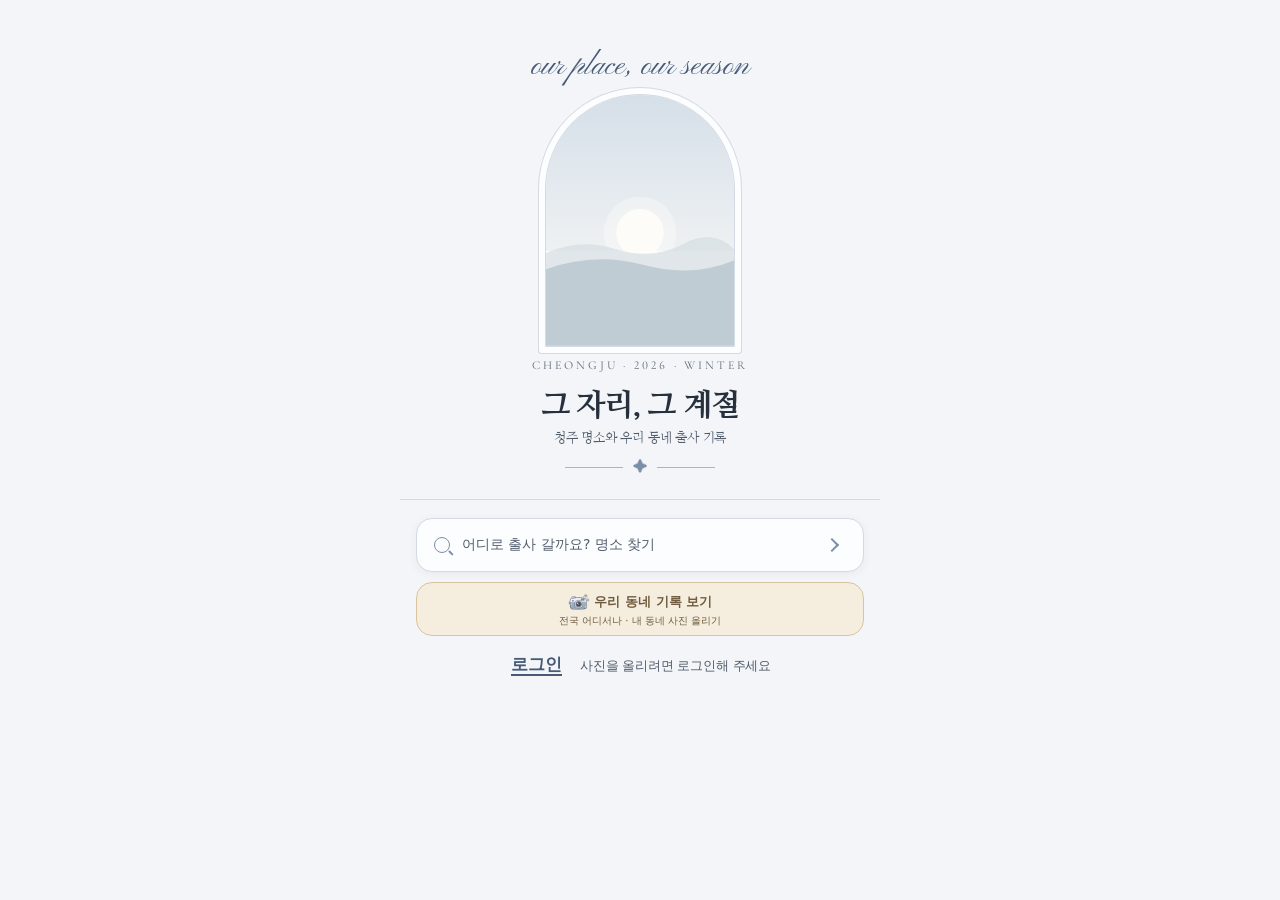
==== commit e093d32c: "계절별 테마·아이콘, 명소 계절 사진 슬라이드, 동 이름 검색, 앱 카메라·나침반 가로 보정 (19-1~23) Co-Authored-By: Claude Opus 5.5 <norep" ====
--- a/index.html
+++ b/index.html
@@ -4,6 +4,15 @@
   <meta charset="UTF-8">
   <meta name="viewport" content="width=device-width, initial-scale=1.0, maximum-scale=1.0, user-scalable=no">
   <title>그 자리, 그 계절 - 출사 명소와 동네 기록 아카이브</title>
+  <link rel="manifest" href="manifest.webmanifest">
+  <link rel="icon" href="favicon.ico" sizes="any">
+  <link rel="icon" type="image/png" sizes="32x32" href="favicon-32.png">
+  <link rel="apple-touch-icon" href="apple-touch-icon.png">
+  <meta name="theme-color" content="#FAF6EF">
+  <meta name="apple-mobile-web-app-capable" content="yes">
+  <meta name="mobile-web-app-capable" content="yes">
+  <meta name="apple-mobile-web-app-title" content="그 자리 그 계절">
+  <meta name="apple-mobile-web-app-status-bar-style" content="default">
   <link rel="preconnect" href="https://fonts.googleapis.com">
   <link rel="preconnect" href="https://fonts.gstatic.com" crossorigin>
   <link href="https://fonts.googleapis.com/css2?family=Cormorant+Garamond:ital,wght@0,500;1,500&family=Nanum+Myeongjo:wght@400;700;800&family=Pinyon+Script&display=swap" rel="stylesheet">
@@ -16,10 +25,14 @@
   <link rel="stylesheet" href="map-styles.css">
   <link rel="stylesheet" href="free-photo-viewer.css">
   <link rel="stylesheet" href="free-records-map.css">
+  <link rel="stylesheet" href="camera-capture.css">
   <link rel="stylesheet" href="my-photos.css">
   <link rel="stylesheet" href="compass.css">
+  <link rel="stylesheet" href="naver-route.css">
   <link rel="stylesheet" href="reference-photos.css">
+  <link rel="stylesheet" href="season-slideshow.css">
   <link rel="stylesheet" href="ui-fixes.css">
+  <link rel="stylesheet" href="season-theme.css">
 </head>
 <body>
   <div id="app" class="app-container">
@@ -42,21 +55,20 @@
 
     <!-- 명소 목록 화면 -->
     <section id="spots-screen" class="screen spots-screen" aria-label="명소 목록" hidden>
-      <header class="screen-topbar"><button id="btn-list-back" class="back-button" type="button" aria-label="첫 화면으로 돌아가기">‹</button><label class="screen-search-box" for="spot-search-input"><span class="search-icon" aria-hidden="true"></span><input id="spot-search-input" type="search" placeholder="명소 이름 검색" autocomplete="off" aria-label="명소 이름 검색"><span class="search-shortcut">검색</span></label></header>
+      <header class="screen-topbar"><button id="btn-list-back" class="back-button" type="button" aria-label="첫 화면으로 돌아가기">‹</button><label class="screen-search-box" for="spot-search-input"><span class="search-icon" aria-hidden="true"></span><input id="spot-search-input" type="search" placeholder="명소·동 이름 검색 (예: 문의, 수동)" autocomplete="off" aria-label="명소 이름 검색"><span class="search-shortcut">검색</span></label></header>
       <div class="spot-sort-row" role="group" aria-label="명소 정렬"><button class="spot-sort-button" data-spot-sort="nearest" type="button" aria-pressed="false">내 주변 가까운 순</button><button class="spot-sort-button" data-spot-sort="name" type="button" aria-pressed="true">이름 순</button></div><div id="spot-list" class="spot-list" aria-live="polite"></div>
     </section>
 
     <!-- 명소 상세 화면: 기존 정보, 지도, 지점, 계절별 사진, 현장 등록 유지 -->
     <section id="detail-screen" class="screen detail-screen" aria-label="명소 상세" hidden>
       <header class="detail-topbar"><button id="btn-detail-back" class="back-button" type="button" aria-label="명소 목록으로 돌아가기">‹</button><h1 id="detail-page-title" class="detail-page-title"></h1><span class="detail-topbar-spacer" aria-hidden="true"></span></header>
-      <div id="app-status-notice" class="app-status-notice" role="status" aria-live="polite" hidden></div><section id="spot-summary-card" class="spot-summary-card" aria-live="polite"></section>
-      <section class="spot-map-section" aria-label="촬영 지점 지도"><div id="spot-map" role="application" aria-label="촬영 지점 및 반경 지도"></div></section>
-      <button id="btn-open-compass" class="compass-launch-button" type="button"><img src="icon-compass.png" alt="" aria-hidden="true" class="ui-icon ui-icon-22"> 나침반으로 찾아가기</button>
+      <div id="app-status-notice" class="app-status-notice" role="status" aria-live="polite" hidden></div><section id="spot-summary-card" class="spot-summary-card" aria-live="polite"></section><section id="season-slideshow" class="season-slideshow" aria-label="계절별 대표 사진" hidden></section>
       <nav id="point-tabs-section" class="point-tabs-section" aria-label="촬영 지점 선택" hidden><div id="point-tabs" class="spots-tab-scroll point-tab-scroll"></div></nav>
       <main class="matrix-section"><div class="matrix-header"><h2 class="section-title">계절별 사진</h2><span class="matrix-hint">계절 더미를 눌러 사진을 넘겨 보세요</span></div>
         <div class="season-gallery-filters"><div class="season-filter-group" role="group" aria-label="시간대 필터"><button class="season-filter-button is-active" type="button" data-gallery-time="all" aria-pressed="true">전체</button><button class="season-filter-button" type="button" data-gallery-time="sunrise" aria-pressed="false">일출</button><button class="season-filter-button" type="button" data-gallery-time="day" aria-pressed="false">낮</button><button class="season-filter-button" type="button" data-gallery-time="sunset" aria-pressed="false">일몰</button><button class="season-filter-button" type="button" data-gallery-time="night" aria-pressed="false">밤</button></div><label class="season-weather-control" for="gallery-weather-filter"><span>날씨</span><select id="gallery-weather-filter" aria-label="날씨 필터"><option value="all">전체</option><option value="clear">맑음</option><option value="cloudy">흐림</option><option value="rain">비</option><option value="snow">눈</option><option value="fog">안개</option><option value="other">기타</option></select></label></div>
         <div class="matrix-table-wrap"><div id="photo-matrix" class="matrix-grid" aria-live="polite"></div></div>
       </main>
+      <section class="spot-map-section" aria-label="촬영 지점 지도"><div id="spot-map" role="application" aria-label="촬영 지점 및 반경 지도"></div></section>
       <footer class="floating-bottom-bar"><div class="action-btn-wrap"><button id="btn-open-upload" class="btn-upload-action state-unknown" type="button"><span class="btn-icon"><img src="my-photos-icon.png" alt="" aria-hidden="true" class="ui-icon ui-icon-22"></span><span id="btn-upload-label" class="btn-text">내 위치 확인 후 현장 등록하기</span></button><p id="upload-distance-notice" class="upload-distance-notice" role="status" aria-live="polite" hidden></p></div></footer>
     </section>
 
@@ -75,9 +87,11 @@
       <div id="validation-feedback-card" class="validation-feedback-box"><div id="feedback-title" class="feedback-title"></div><div id="feedback-message" class="feedback-message"></div><div id="feedback-hint" class="feedback-hint"></div></div><button type="submit" id="btn-submit-photo" class="btn-submit-upload" disabled>위치 검증 후 등록하기</button>
     </form></div></div>
   </div>
-  <script src="geo-calculator.js"></script><script src="exif-gps-reader.js"></script><script src="https://cdnjs.cloudflare.com/ajax/libs/suncalc/1.9.0/suncalc.min.js"></script><script src="spots-data.js"></script><script src="reference-photos.js"></script><script src="image-compressor.js"></script><script src="upload-validator.js"></script><script src="invite.js"></script><script src="free-places-data.js"></script><script src="free-places.js"></script><script src="supabase-config.js"></script><script src="https://cdn.jsdelivr.net/npm/@supabase/supabase-js@2.117.2/dist/umd/supabase.js"></script><script src="https://cdnjs.cloudflare.com/ajax/libs/leaflet/1.9.4/leaflet.js"></script><script src="upload-draft-storage.js"></script>
+  <script src="geo-calculator.js"></script><script src="exif-gps-reader.js"></script><script src="photo-heading.js"></script><script src="https://cdnjs.cloudflare.com/ajax/libs/suncalc/1.9.0/suncalc.min.js"></script><script src="spots-data.js"></script><script src="season-theme.js"></script><script src="reference-photos.js"></script><script src="image-compressor.js"></script><script src="upload-validator.js"></script><script src="invite.js"></script><script src="free-places-data.js"></script><script src="free-places.js"></script><script src="supabase-config.js"></script><script src="https://cdn.jsdelivr.net/npm/@supabase/supabase-js@2.117.2/dist/umd/supabase.js"></script><script src="https://cdnjs.cloudflare.com/ajax/libs/leaflet/1.9.4/leaflet.js"></script><script src="upload-draft-storage.js"></script>
   <script src="auth.js"></script>
   <script src="my-photos.js"></script>
-  <script src="app.js"></script><script src="free-upload.js"></script><script src="modal-back.js"></script><script src="free-photo-viewer.js"></script><script src="free-records.js"></script><script src="map-feature.js"></script><script src="compass.js"></script><script src="screens.js"></script><script src="upload-draft-resume.js"></script>
+  <script src="camera-capture.js"></script>
+  <script src="app.js"></script><script src="free-upload.js"></script><script src="modal-back.js"></script><script src="free-photo-viewer.js"></script><script src="free-records.js"></script><script src="map-feature.js"></script><script src="compass.js"></script><script src="naver-route.js"></script><script src="screens.js"></script><script src="season-slideshow.js"></script><script src="upload-draft-resume.js"></script>
+  <script src="pwa.js"></script>
 </body>
 </html>
--- a/style.css
+++ b/style.css
@@ -40,7 +40,7 @@
 .app-header { position: relative; z-index: 2; background-color: var(--bg-primary); border-bottom: 1px solid var(--bg-border); padding: 16px 18px 20px; overflow: hidden; }
 .header-content { display: flex; flex-direction: column; align-items: center; gap: 11px; text-align: center; }
 .header-petals { position: absolute; inset: 0; overflow: hidden; pointer-events: none; z-index: 2; }
-.header-petal { position: absolute; top: -16px; width: 9px; height: 13px; border-radius: 80% 0 80% 0; background: #DDAFA4; opacity: .76; animation: header-petal-fall linear infinite; }
+.header-petal { position: absolute; top: -16px; width: 9px; height: 13px; border-radius: 80% 0 80% 0; background: var(--deco-color); opacity: .76; animation: header-petal-fall linear infinite; }
 .header-petal:nth-child(1) { left: 12%; animation-duration: 13s; animation-delay: -5s; }
 .header-petal:nth-child(2) { left: 31%; width: 7px; height: 10px; animation-duration: 16s; animation-delay: -11s; }
 .header-petal:nth-child(3) { left: 54%; animation-duration: 14s; animation-delay: -8s; }
--- a/auth.css
+++ b/auth.css
@@ -25,7 +25,10 @@
   top: auto;
   right: auto;
   z-index: auto;
-  display: block;
+  display: flex;
+  flex-wrap: wrap;
+  align-items: baseline;
+  justify-content: center;
   width: 100%;
   min-height: 0;
   margin: 7px 0 0;
@@ -41,29 +44,31 @@
   white-space: normal;
 }
 #home-screen .home-auth-login {
-  width: 50%;
+  width: auto;
   min-height: 44px;
-  display: flex;
-  align-items: center;
-  justify-content: center;
-  margin: 0 auto;
-  padding: 7px 14px;
-  border: 1px solid #D9C49F;
-  border-radius: var(--radius-lg);
-  background: #F5EEDF;
-  color: #705B3F;
-  font-size: 16px;
+  display: inline-block;
+  margin: 0;
+  padding: 10px 2px;
+  border: 0;
+  border-radius: 0;
+  background: transparent;
+  box-shadow: none;
+  color: var(--color-primary-dark);
+  font-family: var(--font-sans);
+  font-size: 17px;
   font-weight: 700;
-  text-align: center;
-  text-decoration: none;
+  text-decoration: underline;
+  text-decoration-thickness: 2px;
+  text-underline-offset: 4px;
+  cursor: pointer;
 }
 #home-screen .home-auth-login-hint {
-  display: block;
-  margin-top: 4px;
-  color: var(--text-muted);
-  font-size: 12px;
+  display: inline;
+  margin: 0 0 0 12px;
+  color: var(--text-secondary);
+  font-size: 13px;
   font-weight: 400;
-  text-align: center;
+  text-decoration: none;
 }
 #home-screen .home-auth-login[hidden] + .home-auth-login-hint { display: none !important; }
 #home-screen .home-my-photos-button {
--- a/camera-capture.css
+++ b/camera-capture.css
@@ -0,0 +1,221 @@
+.camera-capture-overlay {
+  position: fixed;
+  inset: 0;
+  z-index: 10000;
+  display: flex;
+  flex-direction: column;
+  justify-content: space-between;
+  overflow: hidden;
+  background: #000;
+  color: #fff;
+  font-family: var(--font-sans, system-ui, sans-serif);
+  isolation: isolate;
+  padding-top: env(safe-area-inset-top, 0px);
+  padding-right: env(safe-area-inset-right, 0px);
+  padding-bottom: env(safe-area-inset-bottom, 0px);
+  padding-left: env(safe-area-inset-left, 0px);
+}
+
+.camera-capture-video,
+.camera-capture-still {
+  position: absolute;
+  inset: 0;
+  z-index: 0;
+  width: 100%;
+  height: 100%;
+  object-fit: contain;
+  background: #000;
+}
+
+.camera-capture-still[hidden] {
+  display: none;
+}
+
+.camera-capture-top {
+  position: relative;
+  z-index: 1;
+  display: grid;
+  grid-template-columns: 44px minmax(0, 1fr) 44px;
+  align-items: center;
+  gap: 8px;
+  min-height: 60px;
+  padding: 8px 12px;
+  background: linear-gradient(rgba(0, 0, 0, .55), transparent);
+}
+
+.camera-capture-close {
+  display: inline-flex;
+  width: 44px;
+  height: 44px;
+  align-items: center;
+  justify-content: center;
+  padding: 0;
+  border: 0;
+  border-radius: 50%;
+  background: rgba(0, 0, 0, .38);
+  color: #fff;
+  font: inherit;
+  font-size: 30px;
+  line-height: 1;
+  cursor: pointer;
+  -webkit-tap-highlight-color: transparent;
+}
+
+.camera-capture-direction {
+  overflow: hidden;
+  color: rgba(255, 255, 255, .92);
+  font-size: 13px;
+  text-align: center;
+  text-overflow: ellipsis;
+  white-space: nowrap;
+}
+
+.camera-capture-top-spacer {
+  width: 44px;
+  height: 44px;
+}
+
+.camera-capture-bottom {
+  position: relative;
+  z-index: 1;
+  display: flex;
+  min-height: 128px;
+  flex-direction: column;
+  align-items: center;
+  justify-content: flex-end;
+  gap: 14px;
+  padding: 14px 16px max(24px, env(safe-area-inset-bottom, 0px));
+  background: linear-gradient(transparent, rgba(0, 0, 0, .68));
+}
+
+.camera-capture-status {
+  min-height: 18px;
+  color: #fff;
+  font-size: 13px;
+  text-align: center;
+  text-shadow: 0 1px 4px rgba(0, 0, 0, .75);
+}
+
+.camera-capture-status:empty {
+  min-height: 0;
+}
+
+.camera-capture-status.camera-capture-error {
+  max-width: 330px;
+  padding: 8px 12px;
+  border-radius: 8px;
+  background: rgba(0, 0, 0, .72);
+}
+
+.camera-capture-shutter {
+  position: relative;
+  display: inline-flex;
+  width: 72px;
+  height: 72px;
+  flex: 0 0 72px;
+  align-items: center;
+  justify-content: center;
+  padding: 0;
+  border: 4px solid #fff;
+  border-radius: 50%;
+  background: rgba(255, 255, 255, .2);
+  box-shadow: 0 0 0 2px rgba(0, 0, 0, .3);
+  cursor: pointer;
+  -webkit-tap-highlight-color: transparent;
+}
+
+.camera-capture-shutter[hidden] {
+  display: none !important;
+}
+
+.camera-capture-shutter::after {
+  width: 54px;
+  height: 54px;
+  border-radius: 50%;
+  background: #fff;
+  content: "";
+}
+
+.camera-capture-shutter:disabled {
+  opacity: .55;
+  cursor: default;
+}
+
+.camera-capture-review {
+  display: flex;
+  width: 100%;
+  max-width: 420px;
+  flex-wrap: wrap;
+  align-items: center;
+  justify-content: center;
+  gap: 10px;
+}
+
+.camera-capture-review[hidden] {
+  display: none;
+}
+
+.camera-capture-action {
+  min-width: 108px;
+  min-height: 44px;
+  padding: 10px 14px;
+  border: 1px solid rgba(255, 255, 255, .68);
+  border-radius: 24px;
+  background: rgba(20, 20, 20, .75);
+  color: #fff;
+  font: inherit;
+  font-size: 14px;
+  font-weight: 600;
+  cursor: pointer;
+  -webkit-tap-highlight-color: transparent;
+}
+
+.camera-capture-action-primary {
+  border-color: #fff;
+  background: #fff;
+  color: #241d18;
+}
+
+.camera-capture-action:disabled {
+  opacity: .55;
+  cursor: default;
+}
+
+.camera-capture-top,
+.camera-capture-bottom {
+  flex-shrink: 0;
+}
+
+.camera-capture-top {
+  z-index: 1;
+}
+
+.camera-capture-bottom {
+  z-index: 1;
+}
+
+.camera-capture-close:focus-visible,
+.camera-capture-shutter:focus-visible,
+.camera-capture-action:focus-visible {
+  outline: 2px solid #fff;
+  outline-offset: 3px;
+}
+
+.camera-capture-action-primary:focus-visible {
+  outline-color: #d9b96e;
+}
+
+@media (max-height: 500px) {
+  .camera-capture-top {
+    min-height: 52px;
+    padding-top: 4px;
+    padding-bottom: 4px;
+  }
+
+  .camera-capture-bottom {
+    min-height: 104px;
+    gap: 8px;
+    padding-top: 8px;
+    padding-bottom: max(12px, env(safe-area-inset-bottom, 0px));
+  }
+}
--- a/my-photos.css
+++ b/my-photos.css
@@ -87,3 +87,5 @@
 .my-photos-confirm-actions button:disabled { opacity: .55; cursor: wait; }
 .my-photos-confirm-modal { z-index: 120; }
 @media (max-width: 360px) { .my-photo-thumbnail { flex-basis: 86px; width: 86px; min-height: 86px; } .my-photo-card { gap: 9px; } }
+.my-photo-statuses { display: flex; flex-wrap: wrap; align-items: center; gap: 5px; }
+.my-photo-status.is-location-unverified { border: 1px solid #e8b6a6; background: #fff0e8; color: #8f2f22; }
--- a/compass.css
+++ b/compass.css
@@ -237,6 +237,54 @@
   cursor: pointer;
 }
 
+.season-photo-heading-line {
+  display: flex;
+  flex-wrap: wrap;
+  align-items: center;
+  justify-content: center;
+  gap: 8px;
+  margin: 8px 0 0;
+  color: var(--text-muted);
+  font-size: 12px;
+  line-height: 1.5;
+}
+
+.season-photo-heading-line[hidden] { display: none; }
+
+.season-photo-compass-button {
+  min-height: 32px;
+  padding: 0 2px;
+  border: 0;
+  border-radius: 0;
+  background: transparent;
+  color: var(--color-primary-dark);
+  font-family: var(--font-sans);
+  font-size: 13px;
+  font-weight: 700;
+  cursor: pointer;
+}
+
+.compass-photo-guidance {
+  margin: 0;
+  color: var(--text-secondary);
+  font-size: 13px;
+  font-weight: 600;
+  line-height: 1.4;
+}
+
+.compass-needle.is-photo-direction .compass-needle-shaft {
+  background: linear-gradient(to bottom, #D4AF37 0 50%, #C7BBA8 50% 100%);
+}
+
+.compass-needle.is-photo-direction .compass-needle-tip {
+  border-bottom-color: #D4AF37;
+}
+
+.compass-needle.is-photo-direction .compass-needle-hub {
+  background: #D4AF37;
+  box-shadow: 0 0 0 1px #D4AF37;
+}
+
 @media (prefers-reduced-motion: reduce) {
   .compass-needle,
   .compass-cardinal-dial,
--- a/naver-route.css
+++ b/naver-route.css
@@ -0,0 +1,26 @@
+.naver-route-panel {
+  margin: 0 16px 18px;
+}
+
+.naver-route-panel[hidden] {
+  display: none;
+}
+
+.naver-route-walk-button {
+  display: block;
+  width: 100%;
+  min-height: 44px;
+  padding: 8px 12px;
+  border: 1px solid var(--bg-border);
+  border-radius: var(--radius-md);
+  background: #F5EEDF;
+  color: #705B3F;
+  font-family: var(--font-sans);
+  font-size: 13px;
+  font-weight: 700;
+  cursor: pointer;
+}
+
+@media (max-width: 360px) {
+  .naver-route-walk-button { padding-inline: 8px; font-size: 12px; }
+}
--- a/season-slideshow.css
+++ b/season-slideshow.css
@@ -0,0 +1,138 @@
+.season-slideshow {
+  width: auto;
+  margin: 0 16px 14px;
+}
+
+.season-slideshow[hidden] {
+  display: none !important;
+}
+
+.season-slideshow-frame {
+  position: relative;
+  width: 100%;
+  aspect-ratio: 4 / 3;
+  overflow: hidden;
+  border-radius: var(--radius-lg);
+  background: var(--bg-subtle);
+}
+
+.season-slideshow-photo {
+  position: absolute;
+  inset: 0;
+  display: block;
+  width: 100%;
+  height: 100%;
+  padding: 0;
+  overflow: hidden;
+  border: 0;
+  border-radius: inherit;
+  background: transparent;
+  opacity: 0;
+  pointer-events: none;
+  transition: opacity .3s;
+}
+
+.season-slideshow-photo.is-active {
+  z-index: 1;
+  opacity: 1;
+  pointer-events: auto;
+}
+
+.season-slideshow-photo img {
+  display: block;
+  width: 100%;
+  height: 100%;
+  object-fit: cover;
+}
+
+.season-slideshow-season-badge,
+.season-slideshow-reference-badge {
+  position: absolute;
+  z-index: 2;
+  top: 10px;
+  padding: 5px 9px;
+  border-radius: var(--radius-sm);
+  background: color-mix(in srgb, var(--text-primary) 78%, transparent);
+  color: var(--text-invert, #fff);
+  font-size: 12px;
+  line-height: 1.35;
+}
+
+.season-slideshow-season-badge {
+  left: 10px;
+}
+
+.season-slideshow-reference-badge {
+  right: 10px;
+}
+
+.season-slideshow-credit {
+  position: absolute;
+  z-index: 2;
+  right: 0;
+  bottom: 0;
+  left: 0;
+  padding: 28px 12px 10px;
+  background: linear-gradient(transparent, color-mix(in srgb, var(--text-primary) 82%, transparent));
+  color: var(--text-invert, #fff);
+  font-size: 12px;
+  line-height: 1.4;
+  text-align: left;
+}
+
+.season-slideshow-dots {
+  display: flex;
+  align-items: center;
+  justify-content: center;
+  gap: 2px;
+  min-height: 44px;
+  margin-top: 3px;
+}
+
+.season-slideshow-dot {
+  display: inline-flex;
+  align-items: center;
+  justify-content: center;
+  width: 44px;
+  height: 44px;
+  padding: 0;
+  border: 0;
+  background: transparent;
+  cursor: pointer;
+}
+
+.season-slideshow-dot > span {
+  display: block;
+  width: 7px;
+  height: 7px;
+  border-radius: 999px;
+  background: var(--color-primary-dark);
+  opacity: .38;
+  transition: width .3s, opacity .3s;
+}
+
+.season-slideshow-dot.is-active > span {
+  width: 20px;
+  opacity: 1;
+}
+
+.season-slideshow-dot:disabled {
+  cursor: default;
+}
+
+.season-slideshow-dot:disabled > span {
+  background: var(--bg-border);
+  opacity: .55;
+}
+
+/* 지도는 고정 등록 바에 가리지 않도록 스크롤 끝에 여유를 둡니다. */
+.spot-map-section {
+  margin-bottom: calc(var(--bottom-bar-height, 0px) + 40px);
+}
+
+@media (prefers-reduced-motion: reduce) {
+  .season-slideshow-photo,
+  .season-slideshow-dot > span {
+    transition: none;
+  }
+}
--- a/season-theme.css
+++ b/season-theme.css
@@ -0,0 +1,137 @@
+/* 계절별 앱 테마 토큰 */
+html[data-theme="spring"] {
+  --bg-primary: #F6F8EF;
+  --bg-surface: #FCFDF8;
+  --bg-subtle: #EDF1E3;
+  --bg-border: #D9E2C8;
+  --text-primary: #2F3A2C;
+  --text-secondary: #55624C;
+  --text-muted: #626D58;
+  --color-primary: #7FA05A;
+  --color-primary-dark: #4F7332;
+  --color-primary-soft: #E8F0DA;
+  --deco-color: #E9B7BE;
+}
+
+html[data-theme="summer"] {
+  --bg-primary: #F2F7F9;
+  --bg-surface: #FBFDFE;
+  --bg-subtle: #E5EFF4;
+  --bg-border: #CDDFE8;
+  --text-primary: #22343F;
+  --text-secondary: #4B606C;
+  --text-muted: #576C78;
+  --color-primary: #4F8FB0;
+  --color-primary-dark: #2C6585;
+  --color-primary-soft: #DCEBF3;
+  --deco-color: #9CCBE0;
+}
+
+html[data-theme="autumn"] {
+  --bg-primary: #FAF6EF;
+  --bg-surface: #FFFDF9;
+  --bg-subtle: #F3EEE5;
+  --bg-border: #E6DCCB;
+  --text-primary: #3B342D;
+  --text-secondary: #6F655A;
+  --text-muted: #736859;
+  --color-primary: #A77F46;
+  --color-primary-dark: #876438;
+  --color-primary-soft: #F3EBDD;
+  --deco-color: #C98A4B;
+}
+
+html[data-theme="winter"] {
+  --bg-primary: #F3F5F8;
+  --bg-surface: #FCFDFE;
+  --bg-subtle: #E8ECF1;
+  --bg-border: #D3DAE3;
+  --text-primary: #27303D;
+  --text-secondary: #525D6C;
+  --text-muted: #5D6878;
+  --color-primary: #7B8EA8;
+  --color-primary-dark: #475B77;
+  --color-primary-soft: #E1E7EF;
+  --deco-color: #FFFFFF;
+}
+
+html,
+body {
+  background-color: var(--bg-primary);
+  transition: background-color .4s, color .4s;
+}
+
+body {
+  color: var(--text-primary);
+}
+
+/* 계절별 표지 장식: 봄은 기존 꽃잎 모양을 유지합니다. */
+.header-petal {
+  background: var(--deco-color);
+}
+
+html[data-theme="summer"] .header-petal {
+  width: 6px;
+  height: 6px;
+  border-radius: 50%;
+  opacity: .55;
+}
+
+html[data-theme="autumn"] .header-petal {
+  border-radius: 0 80% 0 80%;
+}
+
+html[data-theme="winter"] .header-petal {
+  width: 7px;
+  height: 7px;
+  border: 1px solid #C9D3DE;
+  border-radius: 50%;
+}
+
+/* 흰 글씨가 강조색 배경에 놓이는 버튼은 어두운 계절 강조색을 씁니다. */
+.btn-upload-action.state-ready,
+.btn-submit-upload:not(:disabled),
+.compass-enable-button,
+.chip-option.selected,
+.free-records-upload-button {
+  background-color: var(--color-primary-dark);
+}
+
+.btn-upload-action.state-ready,
+.btn-submit-upload:not(:disabled),
+.compass-enable-button,
+.free-records-upload-button {
+  color: var(--text-invert, #fff);
+}
+
+/* 밝은 배경 위 강조색 글자는 어두운 계절 강조색으로 바꿉니다. */
+.header-script,
+.free-record-location-button,
+#detail-photo-tag,
+#upload-target-name,
+.season-photo-tag,
+.season-filter-button.is-active,
+.spot-sort-button.is-active,
+.season-tab.is-active,
+.season-pile.is-current-season .season-pile-name,
+.season-pile.is-current-season .season-pile-empty,
+.other-season-tile.is-current .other-season-label,
+.point-name-badge,
+.sun-times-pill,
+.compass-bearing,
+.btn-submit-upload:disabled {
+  color: var(--color-primary-dark);
+}
+
+/* 인라인 색 지정이 있는 사진 태그와 업로드 명소 이름을 덮어씁니다. */
+#detail-photo-tag,
+#upload-target-name {
+  color: var(--color-primary-dark) !important;
+}
+
+@media (prefers-reduced-motion: reduce) {
+  .header-petal {
+    display: none;
+    animation: none;
+  }
+}
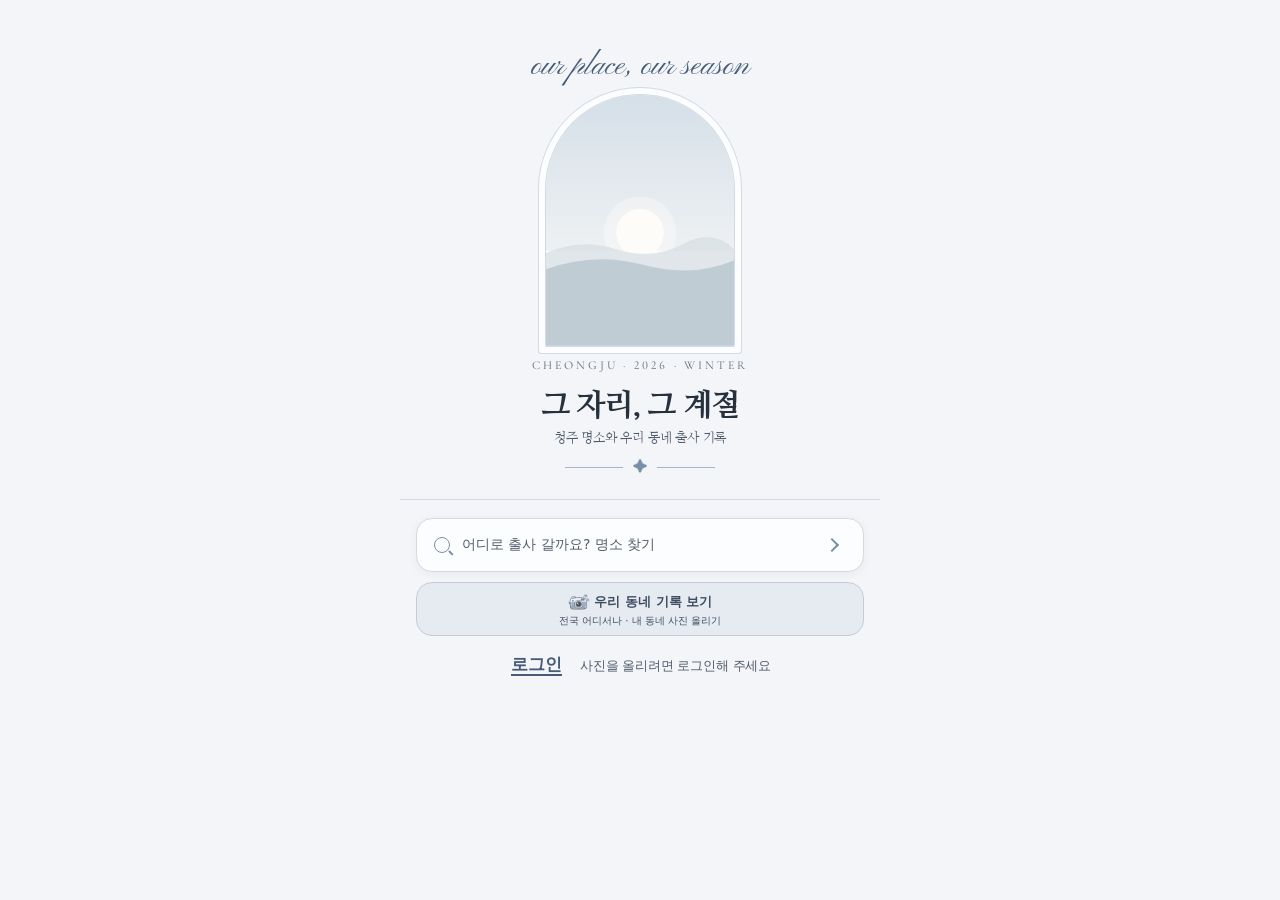
==== commit 3cb40cd8: "지도 핀 정보 카드(사진·길찾기·도착 시 나침반), 계절 색 마무리, 화면 이동 시 맨 위로, 터치 44px, 슬라이드 2.5초 (21-2~26c) Co-Authored-By: C" ====
--- a/index.html
+++ b/index.html
@@ -2,7 +2,7 @@
 <html lang="ko">
 <head>
   <meta charset="UTF-8">
-  <meta name="viewport" content="width=device-width, initial-scale=1.0, maximum-scale=1.0, user-scalable=no">
+  <meta name="viewport" content="width=device-width, initial-scale=1.0, viewport-fit=cover">
   <title>그 자리, 그 계절 - 출사 명소와 동네 기록 아카이브</title>
   <link rel="manifest" href="manifest.webmanifest">
   <link rel="icon" href="favicon.ico" sizes="any">
@@ -31,6 +31,7 @@
   <link rel="stylesheet" href="naver-route.css">
   <link rel="stylesheet" href="reference-photos.css">
   <link rel="stylesheet" href="season-slideshow.css">
+  <link rel="stylesheet" href="point-sheet.css">
   <link rel="stylesheet" href="ui-fixes.css">
   <link rel="stylesheet" href="season-theme.css">
 </head>
@@ -55,7 +56,7 @@
 
     <!-- 명소 목록 화면 -->
     <section id="spots-screen" class="screen spots-screen" aria-label="명소 목록" hidden>
-      <header class="screen-topbar"><button id="btn-list-back" class="back-button" type="button" aria-label="첫 화면으로 돌아가기">‹</button><label class="screen-search-box" for="spot-search-input"><span class="search-icon" aria-hidden="true"></span><input id="spot-search-input" type="search" placeholder="명소·동 이름 검색 (예: 문의, 수동)" autocomplete="off" aria-label="명소 이름 검색"><span class="search-shortcut">검색</span></label></header>
+      <header class="screen-topbar"><button id="btn-list-back" class="back-button" type="button" aria-label="첫 화면으로 돌아가기">‹</button><label class="screen-search-box" for="spot-search-input"><span class="search-icon" aria-hidden="true"></span><input id="spot-search-input" type="search" placeholder="명소·동 이름 검색 (예: 문의, 수동)" autocomplete="off" aria-label="명소·동 이름 검색"><span class="search-shortcut">검색</span></label></header>
       <div class="spot-sort-row" role="group" aria-label="명소 정렬"><button class="spot-sort-button" data-spot-sort="nearest" type="button" aria-pressed="false">내 주변 가까운 순</button><button class="spot-sort-button" data-spot-sort="name" type="button" aria-pressed="true">이름 순</button></div><div id="spot-list" class="spot-list" aria-live="polite"></div>
     </section>
 
@@ -91,7 +92,7 @@
   <script src="auth.js"></script>
   <script src="my-photos.js"></script>
   <script src="camera-capture.js"></script>
-  <script src="app.js"></script><script src="free-upload.js"></script><script src="modal-back.js"></script><script src="free-photo-viewer.js"></script><script src="free-records.js"></script><script src="map-feature.js"></script><script src="compass.js"></script><script src="naver-route.js"></script><script src="screens.js"></script><script src="season-slideshow.js"></script><script src="upload-draft-resume.js"></script>
+  <script src="app.js"></script><script src="free-upload.js"></script><script src="modal-back.js"></script><script src="free-photo-viewer.js"></script><script src="free-records.js"></script><script src="map-feature.js"></script><script src="compass.js"></script><script src="naver-route.js"></script><script src="point-sheet.js"></script><script src="screens.js"></script><script src="season-slideshow.js"></script><script src="upload-draft-resume.js"></script>
   <script src="pwa.js"></script>
 </body>
 </html>
--- a/season-slideshow.css
+++ b/season-slideshow.css
@@ -29,7 +29,7 @@
   background: transparent;
   opacity: 0;
   pointer-events: none;
-  transition: opacity .3s;
+  transition: opacity .6s;
 }
 
 .season-slideshow-photo.is-active {
--- a/point-sheet.css
+++ b/point-sheet.css
@@ -0,0 +1,188 @@
+.point-sheet {
+  position: fixed;
+  left: 0;
+  right: 0;
+  bottom: 0;
+  z-index: 60;
+  width: 100%;
+  max-width: 480px;
+  margin: 0 auto;
+  border-radius: 20px 20px 0 0;
+  background: var(--bg-surface);
+  color: var(--text-primary);
+  box-shadow: var(--shadow-modal);
+  padding: 10px 16px calc(16px + env(safe-area-inset-bottom));
+  max-height: 70vh;
+  overflow-y: auto;
+  transform: translateY(100%);
+  transition: transform .25s ease;
+  box-sizing: border-box;
+}
+
+.point-sheet[hidden] {
+  display: none !important;
+}
+
+.point-sheet.is-open {
+  transform: translateY(0);
+}
+
+.point-sheet-handle {
+  width: 36px;
+  height: 4px;
+  margin: 0 auto 10px;
+  border-radius: 999px;
+  background: var(--bg-border);
+}
+
+.point-sheet-header {
+  display: flex;
+  align-items: flex-start;
+  justify-content: space-between;
+  gap: 12px;
+  min-height: 44px;
+}
+
+.point-sheet-heading {
+  min-width: 0;
+}
+
+.point-sheet-header h2 {
+  margin: 0;
+  color: var(--text-primary);
+  font-family: var(--font-serif);
+  font-size: 17px;
+  font-weight: 700;
+  line-height: 1.35;
+}
+
+.point-sheet-spot-name {
+  margin: 2px 0 0;
+  color: var(--text-secondary);
+  font-size: 12px;
+  line-height: 1.4;
+}
+
+.point-sheet-close {
+  display: inline-flex;
+  flex: 0 0 44px;
+  align-items: center;
+  justify-content: center;
+  width: 44px;
+  height: 44px;
+  margin: -4px -8px 0 0;
+  padding: 0;
+  border: 0;
+  border-radius: 50%;
+  background: transparent;
+  color: var(--text-secondary);
+  font: inherit;
+  font-size: 26px;
+  cursor: pointer;
+}
+
+.point-sheet-photos {
+  display: flex;
+  gap: 8px;
+  margin: 12px -16px 0;
+  padding: 0 16px 4px;
+  overflow-x: auto;
+  overscroll-behavior-x: contain;
+  scroll-snap-type: x mandatory;
+  scroll-padding-inline: 16px;
+  -webkit-overflow-scrolling: touch;
+}
+
+.point-sheet-photo {
+  position: relative;
+  display: block;
+  flex: 0 0 140px;
+  width: 140px;
+  height: 105px;
+  overflow: hidden;
+  padding: 0;
+  border: 0;
+  border-radius: var(--radius-md);
+  background: var(--bg-subtle);
+  cursor: pointer;
+  scroll-snap-align: start;
+}
+
+.point-sheet-photo img {
+  display: block;
+  width: 100%;
+  height: 100%;
+  object-fit: cover;
+}
+
+.point-sheet-reference-badge {
+  position: absolute;
+  top: 6px;
+  left: 6px;
+  padding: 3px 6px;
+  border-radius: 999px;
+  background: var(--text-primary);
+  color: var(--bg-surface);
+  font-size: 11px;
+  line-height: 1.2;
+}
+
+.point-sheet-empty {
+  margin: 8px 0 4px;
+  color: var(--text-secondary);
+  font-size: 13px;
+}
+
+.point-sheet-credit {
+  margin: 4px 0 0;
+  color: var(--text-secondary);
+  font-size: 12px;
+  line-height: 1.45;
+}
+
+.point-sheet-actions {
+  display: flex;
+  gap: 8px;
+  margin-top: 14px;
+}
+
+.point-sheet-action {
+  display: inline-flex;
+  flex: 1 1 0;
+  align-items: center;
+  justify-content: center;
+  min-width: 0;
+  min-height: 44px;
+  padding: 8px 10px;
+  border: 1px solid var(--bg-border);
+  border-radius: var(--radius-md);
+  font: inherit;
+  font-size: 13px;
+  font-weight: 700;
+  cursor: pointer;
+}
+
+.point-sheet-action-primary {
+  border-color: var(--color-primary-dark);
+  background: var(--color-primary-dark);
+  color: var(--text-invert);
+}
+
+.point-sheet-action-secondary {
+  background: var(--bg-surface);
+  color: var(--text-primary);
+}
+
+.point-sheet-arrival-hint {
+  margin: 10px 0 0;
+  color: var(--text-secondary);
+  font-size: 12px;
+  line-height: 1.5;
+  text-align: center;
+}
+
+@media (prefers-reduced-motion: reduce) {
+  .point-sheet {
+    transition: none;
+  }
+}
--- a/ui-fixes.css
+++ b/ui-fixes.css
@@ -32,6 +32,7 @@
   font-size: 0;
   line-height: 0;
 }
+
 .search-arrow::before,
 .spot-list-card-arrow::before {
   content: '';
@@ -119,3 +120,43 @@
   min-width: 44px;
   min-height: 44px;
 }
+
+/* 터치 대상 크기와 입력 확대 방지 */
+.season-filter-group {
+  display: grid;
+  grid-template-columns: repeat(5, 1fr);
+  gap: 6px;
+}
+.season-filter-button {
+  min-height: 44px;
+  min-width: 0;
+  padding-left: 4px;
+  padding-right: 4px;
+}
+[data-spot-sort] {
+  min-height: 44px;
+}
+#gallery-weather-filter {
+  min-height: 44px;
+  font-size: 16px;
+}
+#spot-search-input,
+.auth-input,
+.modal-sheet input,
+.modal-sheet select,
+.modal-sheet textarea {
+  font-size: 16px;
+}
+#spot-search-input {
+  min-height: 44px;
+}
+#spot-map .leaflet-control-zoom a {
+  width: 44px;
+  height: 44px;
+  line-height: 44px;
+  font-size: 22px;
+}
+.spot-tab-chip,
+.point-tab-chip {
+  min-height: 44px;
+}
--- a/season-theme.css
+++ b/season-theme.css
@@ -135,3 +135,173 @@
     animation: none;
   }
 }
+
+/* 계절별 패널·사진·지도 색상 */
+html[data-theme="spring"] {
+  --panel-bg: #EBF2DE;
+  --panel-text: #46613A;
+  --panel-border: #C3D4A8;
+  --paper-1: #E4EAD8;
+  --paper-2: #EEF2E6;
+  --photo-matte: #E8EDE0;
+  --locked-bg: #E1E6D8;
+  --arch-top: #F2D6DA;
+  --arch-mid: #F9E9E8;
+  --hill-back: #A9C99A;
+  --hill-front: #87A77D;
+  --pin: #7FA05A;
+  --pin-dark: #4F7332;
+}
+
+html[data-theme="summer"] {
+  --panel-bg: #E2EEF4;
+  --panel-text: #2F5568;
+  --panel-border: #B5D0DE;
+  --paper-1: #DDE8EE;
+  --paper-2: #EAF1F5;
+  --photo-matte: #E4ECF0;
+  --locked-bg: #DCE5EA;
+  --arch-top: #B9D9E8;
+  --arch-mid: #E1EFF2;
+  --hill-back: #79A66E;
+  --hill-front: #5F875E;
+  --pin: #4F8FB0;
+  --pin-dark: #2C6585;
+}
+
+html[data-theme="autumn"] {
+  --panel-bg: #F5EEDF;
+  --panel-text: #705B3F;
+  --panel-border: #D9C49F;
+  --paper-1: #EEE6DA;
+  --paper-2: #F6F0E7;
+  --photo-matte: #EEE9E1;
+  --locked-bg: #E9E2D8;
+  --arch-top: #F0D2B8;
+  --arch-mid: #F8E9D8;
+  --hill-back: #C99A68;
+  --hill-front: #A97950;
+  --pin: #B78B4A;
+  --pin-dark: #876438;
+}
+
+html[data-theme="winter"] {
+  --panel-bg: #E6EBF1;
+  --panel-text: #3E4C60;
+  --panel-border: #C3CDD9;
+  --paper-1: #E1E6EC;
+  --paper-2: #EDF0F4;
+  --photo-matte: #E7EAEE;
+  --locked-bg: #DFE3E8;
+  --arch-top: #D5DFE8;
+  --arch-mid: #EEF1F3;
+  --hill-back: #D8E0E4;
+  --hill-front: #B8C6CD;
+  --pin: #7B8EA8;
+  --pin-dark: #475B77;
+}
+
+.home-local-button,
+#home-screen .home-my-photos-button,
+.compass-launch-button,
+.home-pwa-install-button,
+.naver-route-walk-button {
+  background: var(--panel-bg);
+  color: var(--panel-text);
+  border-color: var(--panel-border);
+}
+
+.home-pwa-ios-notice {
+  background: var(--panel-bg);
+}
+
+.grid-row-header.is-current-season,
+.matrix-slot.is-current-season:not(.is-filled) {
+  background-color: var(--color-primary-soft);
+}
+
+.grid-row-header.is-current-season {
+  box-shadow: inset 0 0 0 1px color-mix(in srgb, var(--color-primary) 40%, transparent);
+}
+
+.matrix-slot.is-current-season {
+  border-color: color-mix(in srgb, var(--color-primary) 70%, transparent);
+  box-shadow: inset 0 0 0 1px color-mix(in srgb, var(--color-primary) 22%, transparent);
+}
+
+.btn-upload-action {
+  border-color: color-mix(in srgb, var(--color-primary) 55%, transparent);
+}
+
+.btn-upload-action.state-ready {
+  border-color: var(--color-primary-dark);
+}
+
+.btn-upload-action.state-locked {
+  background: var(--locked-bg);
+  border-color: color-mix(in srgb, var(--color-primary) 46%, transparent);
+}
+
+.spot-tab-chip.active .spot-distance-badge {
+  background-color: color-mix(in srgb, var(--color-primary) 16%, transparent);
+}
+
+.season-pile.is-current-season {
+  background: linear-gradient(145deg, var(--bg-surface), var(--color-primary-soft));
+  box-shadow: 0 0 0 2px color-mix(in srgb, var(--color-primary) 20%, transparent), 0 4px 14px color-mix(in srgb, var(--color-primary-dark) 13%, transparent);
+}
+
+.season-pile.is-current-season .season-pile-empty {
+  border-color: color-mix(in srgb, var(--color-primary) 75%, transparent);
+}
+
+.other-season-tile.is-current {
+  box-shadow: 0 0 0 1px color-mix(in srgb, var(--color-primary) 15%, transparent);
+}
+
+.season-photo-tag.season-reference-tag {
+  border-color: color-mix(in srgb, var(--color-primary) 30%, transparent);
+}
+
+.compass-dial {
+  box-shadow: 0 4px 18px rgba(59, 52, 45, .1), inset 0 0 0 5px color-mix(in srgb, var(--color-primary) 8%, transparent);
+}
+
+.season-pile-back,
+.season-photo-back {
+  background: var(--paper-1);
+}
+
+.season-pile-back-two,
+.season-photo-back-two {
+  background: var(--paper-2);
+}
+
+.season-photo-card img {
+  background: var(--photo-matte);
+}
+
+.floating-bottom-bar,
+.free-records-bottom-bar {
+  background: linear-gradient(180deg, color-mix(in srgb, var(--bg-primary) 0%, transparent) 0%, color-mix(in srgb, var(--bg-primary) 96%, transparent) 35%, var(--bg-primary) 100%);
+}
+
+html[data-theme] .header-arch {
+  background: linear-gradient(180deg, var(--arch-top) 0%, var(--arch-mid) 62%, var(--bg-surface) 62%);
+}
+
+html[data-theme] .header-arch .arch-hill-back {
+  fill: var(--hill-back);
+}
+
+html[data-theme] .header-arch .arch-hill-front {
+  fill: var(--hill-front);
+}
+
+#spot-map .photo-point-marker {
+  background: var(--pin);
+}
+
+#spot-map .photo-point-marker.is-selected {
+  background: var(--pin-dark);
+}
